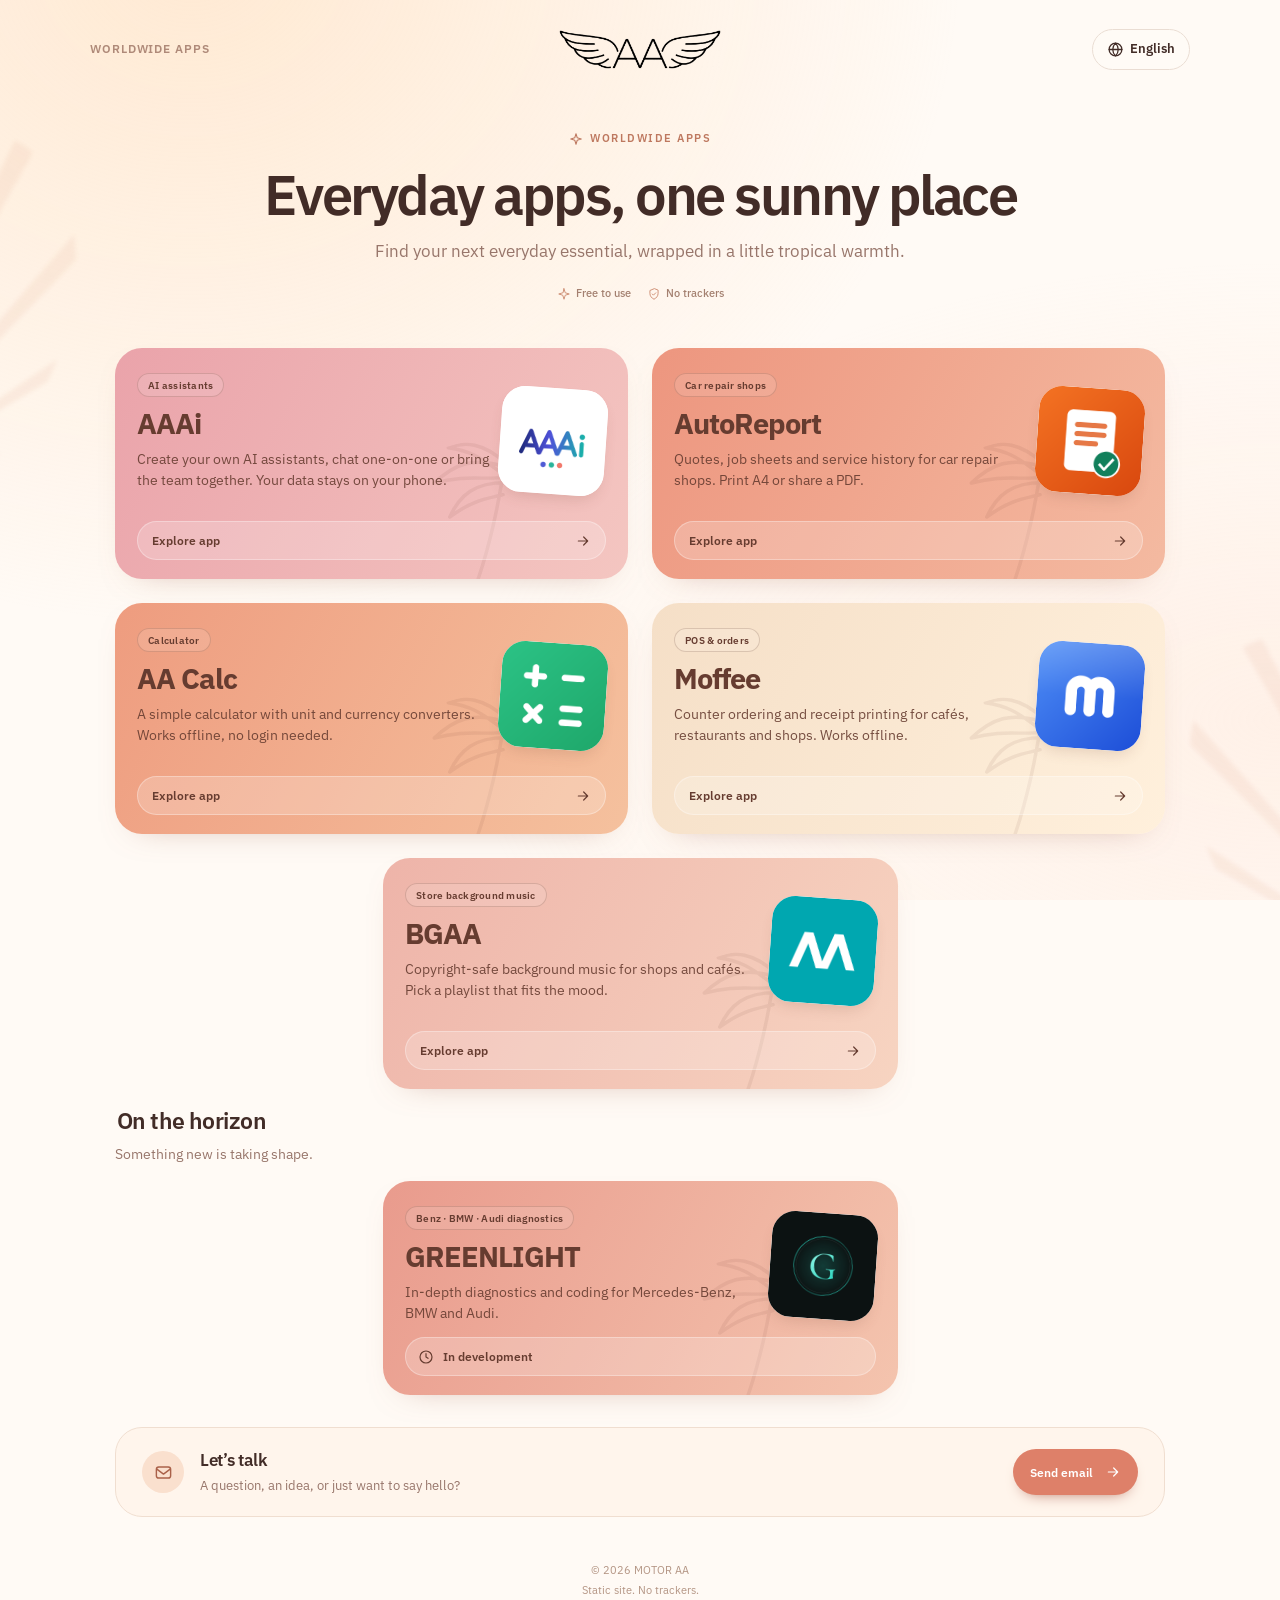
==== index.html @ d2baed4c "Unify hub card icons as real app PNGs with shared rounded corners Replace flat SVG line drawings wit" ====
<!doctype html>
<html lang="en">
<head>
<meta charset="utf-8">
<meta name="viewport" content="width=device-width, initial-scale=1, viewport-fit=cover">
<title>MOTOR AA — All our apps</title>
<meta name="description" content="MOTOR AA — Worldwide apps. Pick an app to open its introduction page.">
<meta name="robots" content="index,follow">
<meta name="theme-color" content="#fffaf5">
<link rel="canonical" href="https://motoraathailand.github.io/">
<meta property="og:type" content="website">
<meta property="og:site_name" content="MOTOR AA">
<meta property="og:title" content="MOTOR AA — All our apps">
<meta property="og:description" content="Everyday apps in one sunny place.">
<meta property="og:url" content="https://motoraathailand.github.io/">
<meta property="og:image" content="https://motoraathailand.github.io/assets/og.jpg">
<meta name="twitter:card" content="summary_large_image">
<link rel="icon" href="/icons/favicon-32.png" type="image/png" sizes="32x32">
<link rel="icon" href="/icons/favicon-192.png" type="image/png" sizes="192x192">
<link rel="apple-touch-icon" href="/icons/apple-touch-icon.png">
<link rel="stylesheet" href="/assets/fonts.css">
<link rel="stylesheet" href="/motion.css">
<link rel="stylesheet" href="/assets/hub.css?v=10">
</head>
<body data-region="world">
<div class="bg" aria-hidden="true"><i class="leaf leaf-one"></i><i class="leaf leaf-two"></i></div>
<header class="bar">
 <span class="region" data-i18n="region_world">Worldwide apps</span>
 <span class="brand"><picture><source media="(prefers-color-scheme: dark)" srcset="/icons/logo-mark-dark.png"><img src="/icons/logo-mark.png" alt="AA" width="180" height="45"></picture></span>
 <div class="langwrap">
  <button class="lang-btn" id="langBtn" type="button" aria-haspopup="menu" aria-expanded="false" aria-controls="langMenu" aria-label="Language" data-press><svg class="ic " viewBox="0 0 24 24" aria-hidden="true"><circle cx="12" cy="12" r="9"/><path d="M3 12h18M12 3c2.6 2.7 3.9 5.7 3.9 9S14.6 18.3 12 21c-2.6-2.7-3.9-5.7-3.9-9S9.4 5.7 12 3z"/></svg><span id="langCur">English</span></button>
  <ul class="lang-menu" id="langMenu" role="menu" hidden aria-label="Language"><li role="none"><button role="menuitemradio" aria-checked="false" lang="th" data-set-lang="th"><svg class="ic tick" viewBox="0 0 24 24" aria-hidden="true"><path d="m5 12.5 4.5 4.5L19 7.5"/></svg><span>ไทย</span></button></li>
<li role="none"><button role="menuitemradio" aria-checked="false" lang="en" data-set-lang="en"><svg class="ic tick" viewBox="0 0 24 24" aria-hidden="true"><path d="m5 12.5 4.5 4.5L19 7.5"/></svg><span>English</span></button></li>
<li role="none"><button role="menuitemradio" aria-checked="false" lang="ko" data-set-lang="ko"><svg class="ic tick" viewBox="0 0 24 24" aria-hidden="true"><path d="m5 12.5 4.5 4.5L19 7.5"/></svg><span>한국어</span></button></li>
<li role="none"><button role="menuitemradio" aria-checked="false" lang="zh-Hans" data-set-lang="zh"><svg class="ic tick" viewBox="0 0 24 24" aria-hidden="true"><path d="m5 12.5 4.5 4.5L19 7.5"/></svg><span>中文</span></button></li>
<li role="none"><button role="menuitemradio" aria-checked="false" lang="hi" data-set-lang="hi"><svg class="ic tick" viewBox="0 0 24 24" aria-hidden="true"><path d="m5 12.5 4.5 4.5L19 7.5"/></svg><span>हिन्दी</span></button></li></ul>
 </div>
</header>
<main data-lang-root>
 <section class="hero">
  <span class="eyebrow m-stagger" style="--i:0"><svg class="ic " viewBox="0 0 24 24" aria-hidden="true"><path d="m12 3 2.1 6.9L21 12l-6.9 2.1L12 21l-2.1-6.9L3 12l6.9-2.1z"/></svg><span data-i18n="region_world">Worldwide apps</span></span>
  <h1 class="m-stagger" style="--i:1" data-i18n="h1">Everyday apps, one sunny place</h1>
  <p class="sub m-stagger" style="--i:2" data-i18n="sub">Find your next everyday essential, wrapped in a little tropical warmth.</p>
  <ul class="chips m-stagger" style="--i:3"><li><svg class="ic " viewBox="0 0 24 24" aria-hidden="true"><path d="m12 3 2.1 6.9L21 12l-6.9 2.1L12 21l-2.1-6.9L3 12l6.9-2.1z"/></svg><span data-i18n="chips_free">Free to use</span></li><li><svg class="ic " viewBox="0 0 24 24" aria-hidden="true"><path d="M12 3 5 6v5c0 4.5 3 8 7 10 4-2 7-5.5 7-10V6z"/><path d="m9 12 2 2 4-4"/></svg><span data-i18n="chips_notrack">No trackers</span></li></ul>
 </section>
 <section class="apps-block">
  <ul class="app-grid"><li class="m-stagger" style="--card-start:#eaa3aa;--card-end:#f4c6c1;--card-ink:#66353e;--i:2">
<a class="card" href="https://aaai-iji8.onrender.com/about" data-app="aaai" data-press data-ripple><svg class="palm" viewBox="0 0 120 120" aria-hidden="true"><path d="M13 115C34 88 51 58 67 22M65 25C46 13 32 13 13 23c23 0 36 8 50 10M67 23C55 4 43 0 30 1c18 8 23 17 32 28M69 25C78 5 88 1 104 2c-18 10-23 18-30 28M69 28c19-9 33-7 47 3-21-2-32 3-43 4M63 37C42 31 29 36 17 50c21-8 32-5 42-5"/></svg><span class="app-copy">
  <span class="cat" data-i18n="cat_aaai">AI assistants</span>
  <span class="app-name">AAAi</span>
  <span class="desc" data-i18n="d_aaai">Create your own AI assistants, chat one-on-one or bring the team together. Your data stays on your phone.</span>
</span><span class="app-ic"><img src="/icons/aaai.png" alt="" width="96" height="96" decoding="async"></span><span class="cta"><span data-i18n="open">Explore app</span><svg class="ic " viewBox="0 0 24 24" aria-hidden="true"><path d="M5 12h14M13 6l6 6-6 6"/></svg></span></a>
</li>
<li class="m-stagger" style="--card-start:#ed967f;--card-end:#f4baa1;--card-ink:#703b31;--i:3">
<a class="card" href="https://motoraathailand.github.io/autoreport-site/" data-app="autoreport" data-press data-ripple><svg class="palm" viewBox="0 0 120 120" aria-hidden="true"><path d="M13 115C34 88 51 58 67 22M65 25C46 13 32 13 13 23c23 0 36 8 50 10M67 23C55 4 43 0 30 1c18 8 23 17 32 28M69 25C78 5 88 1 104 2c-18 10-23 18-30 28M69 28c19-9 33-7 47 3-21-2-32 3-43 4M63 37C42 31 29 36 17 50c21-8 32-5 42-5"/></svg><span class="app-copy">
  <span class="cat" data-i18n="cat_autoreport">Car repair shops</span>
  <span class="app-name">AutoReport</span>
  <span class="desc" data-i18n="d_autoreport">Quotes, job sheets and service history for car repair shops. Print A4 or share a PDF.</span>
</span><span class="app-ic"><img src="/icons/autoreport.png" alt="" width="96" height="96" decoding="async"></span><span class="cta"><span data-i18n="open">Explore app</span><svg class="ic " viewBox="0 0 24 24" aria-hidden="true"><path d="M5 12h14M13 6l6 6-6 6"/></svg></span></a>
</li>
<li class="m-stagger" style="--card-start:#ee9c7f;--card-end:#f5c19e;--card-ink:#6c3b29;--i:4">
<a class="card" href="https://motoraathailand.github.io/aacalc-site/" data-app="aacalc" data-press data-ripple><svg class="palm" viewBox="0 0 120 120" aria-hidden="true"><path d="M13 115C34 88 51 58 67 22M65 25C46 13 32 13 13 23c23 0 36 8 50 10M67 23C55 4 43 0 30 1c18 8 23 17 32 28M69 25C78 5 88 1 104 2c-18 10-23 18-30 28M69 28c19-9 33-7 47 3-21-2-32 3-43 4M63 37C42 31 29 36 17 50c21-8 32-5 42-5"/></svg><span class="app-copy">
  <span class="cat" data-i18n="cat_aacalc">Calculator</span>
  <span class="app-name">AA Calc</span>
  <span class="desc" data-i18n="d_aacalc">A simple calculator with unit and currency converters. Works offline, no login needed.</span>
</span><span class="app-ic"><img src="/icons/aacalc.png" alt="" width="96" height="96" decoding="async"></span><span class="cta"><span data-i18n="open">Explore app</span><svg class="ic " viewBox="0 0 24 24" aria-hidden="true"><path d="M5 12h14M13 6l6 6-6 6"/></svg></span></a>
</li>
<li class="m-stagger" style="--card-start:#f5dfc7;--card-end:#fff0dc;--card-ink:#704735;--i:5">
<a class="card" href="https://motoraathailand.github.io/moffee-site/" data-app="moffee" data-press data-ripple><svg class="palm" viewBox="0 0 120 120" aria-hidden="true"><path d="M13 115C34 88 51 58 67 22M65 25C46 13 32 13 13 23c23 0 36 8 50 10M67 23C55 4 43 0 30 1c18 8 23 17 32 28M69 25C78 5 88 1 104 2c-18 10-23 18-30 28M69 28c19-9 33-7 47 3-21-2-32 3-43 4M63 37C42 31 29 36 17 50c21-8 32-5 42-5"/></svg><span class="app-copy">
  <span class="cat" data-i18n="cat_moffee">POS &amp; orders</span>
  <span class="app-name">Moffee</span>
  <span class="desc" data-i18n="d_moffee">Counter ordering and receipt printing for cafés, restaurants and shops. Works offline.</span>
</span><span class="app-ic"><img src="/icons/moffee.png" alt="" width="96" height="96" decoding="async"></span><span class="cta"><span data-i18n="open">Explore app</span><svg class="ic " viewBox="0 0 24 24" aria-hidden="true"><path d="M5 12h14M13 6l6 6-6 6"/></svg></span></a>
</li>
<li class="m-stagger" style="--card-start:#eeb4a9;--card-end:#f7d4c1;--card-ink:#6c3c35;--i:6">
<a class="card" href="https://motoraathailand.github.io/bgaa-site/" data-app="bgaa" data-press data-ripple><svg class="palm" viewBox="0 0 120 120" aria-hidden="true"><path d="M13 115C34 88 51 58 67 22M65 25C46 13 32 13 13 23c23 0 36 8 50 10M67 23C55 4 43 0 30 1c18 8 23 17 32 28M69 25C78 5 88 1 104 2c-18 10-23 18-30 28M69 28c19-9 33-7 47 3-21-2-32 3-43 4M63 37C42 31 29 36 17 50c21-8 32-5 42-5"/></svg><span class="app-copy">
  <span class="cat" data-i18n="cat_bgaa">Store background music</span>
  <span class="app-name">BGAA</span>
  <span class="desc" data-i18n="d_bgaa">Copyright-safe background music for shops and cafés. Pick a playlist that fits the mood.</span>
</span><span class="app-ic"><img src="/icons/bgaa.png" alt="" width="96" height="96" decoding="async"></span><span class="cta"><span data-i18n="open">Explore app</span><svg class="ic " viewBox="0 0 24 24" aria-hidden="true"><path d="M5 12h14M13 6l6 6-6 6"/></svg></span></a>
</li></ul>
 </section>
 <section class="soon-section" aria-labelledby="soonH">
<h2 id="soonH" class="section-title" data-i18n="soon_h">On the horizon</h2>
<p class="section-sub" data-i18n="soon_sub">Something new is taking shape.</p>
<ul class="app-grid"><li class="m-stagger" style="--card-start:#e99b8d;--card-end:#f4c4ae;--card-ink:#693a30;--i:8">
<div class="card soon" data-app="scanner" aria-disabled="true"><svg class="palm" viewBox="0 0 120 120" aria-hidden="true"><path d="M13 115C34 88 51 58 67 22M65 25C46 13 32 13 13 23c23 0 36 8 50 10M67 23C55 4 43 0 30 1c18 8 23 17 32 28M69 25C78 5 88 1 104 2c-18 10-23 18-30 28M69 28c19-9 33-7 47 3-21-2-32 3-43 4M63 37C42 31 29 36 17 50c21-8 32-5 42-5"/></svg><span class="app-copy">
  <span class="cat" data-i18n="cat_scanner">Benz · BMW · Audi diagnostics</span>
  <span class="app-name">GREENLIGHT</span>
  <span class="desc" data-i18n="d_scanner">In-depth diagnostics and coding for Mercedes-Benz, BMW and Audi.</span>
</span><span class="app-ic"><img src="/icons/greenlight.png" alt="" width="96" height="96" decoding="async"></span><span class="cta status"><svg class="ic " viewBox="0 0 24 24" aria-hidden="true"><circle cx="12" cy="12" r="9"/><path d="M12 7v5l3 2"/></svg><span data-i18n="dev_badge">In development</span></span></div>
</li></ul>
</section>
 <section class="contact m-stagger" style="--i:6">
  <span class="contact-icon"><svg class="ic " viewBox="0 0 24 24" aria-hidden="true"><rect x="3" y="5" width="18" height="14" rx="3"/><path d="m4 8 8 6 8-6"/></svg></span>
  <div><h2 data-i18n="contact_h">Let’s talk</h2><p data-i18n="contact_p">A question, an idea, or just want to say hello?</p></div>
  <a class="btn" href="mailto:motoraathailand@gmail.com" aria-label="motoraathailand@gmail.com" data-press data-ripple><span data-i18n="email_btn">Send email</span><svg class="ic " viewBox="0 0 24 24" aria-hidden="true"><path d="M5 12h14M13 6l6 6-6 6"/></svg></a>
 </section>
</main>
<footer class="foot"><span>© 2026 MOTOR AA</span><span data-i18n="footer">Static site. No trackers.</span></footer>
<script>window.HUB_REGION="world";window.HUB_DEFAULT="en";</script>
<script src="/motion.js"></script>
<script>window.HUB_STRINGS={"th":{"doc_title":"MOTOR AA — แอปทั้งหมดของเรา","region_world":"แอปสำหรับทั่วโลก","region_kr":"เกาหลี + ทั่วโลก","region_th":"ไทย + ทั่วโลก","h1":"แอปที่คุณชื่นชอบ อยู่ที่เดียว","sub":"เลือกแอปที่ใช่ แล้วเปิดหน้าแนะนำได้เลย","chips_free":"ใช้ฟรี","chips_noads":"","chips_notrack":"ไม่มีตัวติดตาม","apps_h":"แอปของเรา","local_h_kr":"สำหรับเกาหลี","local_h_th":"สำหรับประเทศไทย","open":"ดูรายละเอียด","soon_h":"กำลังเตรียมให้บริการ","soon_sub":"แอปใหม่กำลังอยู่ระหว่างการพัฒนา","soon_badge":"เร็ว ๆ นี้","dev_badge":"กำลังพัฒนา","contact_h":"มาคุยกัน","contact_p":"ข้อเสนอแนะหรือคำถาม ส่งอีเมลหาเราได้เลย","email_btn":"ส่งอีเมล","lang":"ภาษา","footer":"เว็บไซต์แบบสแตติก ไม่มีตัวติดตาม","home":"MOTOR AA หน้าแรก","cat_aaai":"ผู้ช่วย AI","cat_autoreport":"อู่ซ่อมรถ","cat_nammanthuk":"ราคาน้ำมันในประเทศไทย","cat_aacalc":"เครื่องคิดเลข","cat_moffee":"POS รับออเดอร์","cat_aafranchise":"แฟรนไชส์ไทย","cat_bgaa":"เพลงประกอบร้าน","cat_scanner":"Benz · BMW · Audi","cat_fuelkr":"주유소 가격 · 한국","d_aaai":"สร้างผู้ช่วย AI ของคุณ คุยแบบตัวต่อตัวหรือรวมทีมในห้องกลุ่ม ข้อมูลอยู่ในเครื่องคุณ","d_autoreport":"ใบเสนอราคา ใบสั่งงาน และประวัติซ่อมสำหรับอู่ พิมพ์ A4 หรือ PDF","d_aacalc":"เครื่องคิดเลข แปลงหน่วยและสกุลเงิน ใช้ออฟไลน์ได้โดยไม่ต้องล็อกอิน","d_moffee":"รับออเดอร์และพิมพ์ใบเสร็จสำหรับร้านกาแฟและร้านอาหาร ใช้ออฟไลน์ได้","d_bgaa":"เพลงประกอบร้านที่ปลอดภัยเรื่องลิขสิทธิ์ เลือกเพลย์ลิสต์ที่เข้ากับบรรยากาศร้าน","d_scanner":"วิเคราะห์เชิงลึกและโค้ดดิ้งสำหรับ Mercedes-Benz, BMW และ Audi","d_nammanthuk":"ดูราคาน้ำมัน ปั๊มใกล้คุณ และสถานะน้ำมันจากผู้ใช้ในประเทศไทย","d_aafranchise":"ค้นหาและเปรียบเทียบแฟรนไชส์ไทย ดูเงินลงทุนและระยะคืนทุน","d_fuelkr":"ข้อมูลราคาน้ำมันและปั๊มใกล้เคียงสำหรับผู้ขับขี่ในเกาหลี กำลังอยู่ระหว่างการพัฒนา"},"en":{"doc_title":"MOTOR AA — All our apps","region_world":"Worldwide apps","region_kr":"Korea + Worldwide","region_th":"Thailand + Worldwide","h1":"Everyday apps, one sunny place","sub":"Find your next everyday essential, wrapped in a little tropical warmth.","chips_free":"Free to use","chips_noads":"","chips_notrack":"No trackers","apps_h":"Our apps","local_h_kr":"Made for Korea","local_h_th":"Made for Thailand","open":"Explore app","soon_h":"On the horizon","soon_sub":"Something new is taking shape.","soon_badge":"Coming soon","dev_badge":"In development","contact_h":"Let’s talk","contact_p":"A question, an idea, or just want to say hello?","email_btn":"Send email","lang":"Language","footer":"Static site. No trackers.","home":"MOTOR AA home","cat_aaai":"AI assistants","cat_autoreport":"Car repair shops","cat_nammanthuk":"Fuel prices · Thailand","cat_aacalc":"Calculator","cat_moffee":"POS & orders","cat_aafranchise":"Thai franchises","cat_bgaa":"Store background music","cat_scanner":"Benz · BMW · Audi diagnostics","cat_fuelkr":"Fuel prices · Korea","d_aaai":"Create your own AI assistants, chat one-on-one or bring the team together. Your data stays on your phone.","d_autoreport":"Quotes, job sheets and service history for car repair shops. Print A4 or share a PDF.","d_aacalc":"A simple calculator with unit and currency converters. Works offline, no login needed.","d_moffee":"Counter ordering and receipt printing for cafés, restaurants and shops. Works offline.","d_bgaa":"Copyright-safe background music for shops and cafés. Pick a playlist that fits the mood.","d_scanner":"In-depth diagnostics and coding for Mercedes-Benz, BMW and Audi.","d_nammanthuk":"Fuel prices, nearby stations and driver-shared stock updates across Thailand.","d_aafranchise":"Discover and compare Thai franchises, from investment to payback period.","d_fuelkr":"Fuel prices and nearby stations for drivers in Korea. Currently in development."},"ko":{"doc_title":"MOTOR AA — 모든 앱","region_world":"전 세계 앱","region_kr":"한국 + 전 세계","region_th":"태국 + 전 세계","h1":"일상의 앱을 한곳에","sub":"필요한 앱을 고르고 소개 페이지를 만나 보세요.","chips_free":"무료 사용","chips_noads":"","chips_notrack":"추적 없음","apps_h":"앱 둘러보기","local_h_kr":"한국을 위한 앱","local_h_th":"태국을 위한 앱","open":"자세히 보기","soon_h":"곧 만나요","soon_sub":"새로운 앱을 준비하고 있어요.","soon_badge":"곧 공개","dev_badge":"개발 중","contact_h":"문의하기","contact_p":"앱에 대한 의견이나 질문을 보내 주세요.","email_btn":"메일 보내기","lang":"언어","footer":"정적 웹사이트예요. 추적 없음.","home":"MOTOR AA 홈","cat_aaai":"AI 비서","cat_autoreport":"정비소","cat_nammanthuk":"태국 주유소 가격","cat_aacalc":"계산기","cat_moffee":"POS·주문","cat_aafranchise":"태국 프랜차이즈","cat_bgaa":"매장 배경음악","cat_scanner":"벤츠·BMW·아우디 점검","cat_fuelkr":"주유소 가격 · 한국","d_aaai":"나만의 AI 비서를 만들고 1:1 또는 단체방에서 대화해요. 데이터는 내 폰에 저장돼요.","d_autoreport":"정비소를 위한 견적서·작업지시서·정비 이력. A4 인쇄와 PDF 공유를 지원해요.","d_aacalc":"단위 변환과 환율 변환을 지원하는 계산기. 오프라인에서도 로그인 없이 사용해요.","d_moffee":"카페·음식점·상점을 위한 주문·영수증 출력 앱. 오프라인에서도 사용할 수 있어요.","d_bgaa":"저작권 걱정 없는 매장 배경음악. 가게 분위기에 어울리는 플레이리스트를 골라 보세요.","d_scanner":"벤츠·BMW·아우디를 위한 정밀진단 및 코딩 앱.","d_nammanthuk":"태국의 유가, 가까운 주유소와 운전자가 공유하는 재고 정보를 확인해요.","d_aafranchise":"태국 프랜차이즈의 투자 비용과 투자 회수 기간을 비교해 보세요.","d_fuelkr":"한국 운전자를 위한 유가와 가까운 주유소 정보. 현재 개발 중이에요."},"zh":{"doc_title":"MOTOR AA — 我们的全部应用","region_world":"全球应用","region_kr":"韩国 + 全球","region_th":"泰国 + 全球","h1":"日常应用， 一站直达","sub":"选择所需应用，打开它的介绍页面。","chips_free":"免费使用","chips_noads":"","chips_notrack":"无追踪","apps_h":"我们的应用","local_h_kr":"韩国本地应用","local_h_th":"泰国本地应用","open":"查看详情","soon_h":"即将推出","soon_sub":"新应用正在准备中。","soon_badge":"即将推出","dev_badge":"开发中","contact_h":"联系我们","contact_p":"有任何意见或问题，欢迎发邮件给我们。","email_btn":"发送邮件","lang":"语言","footer":"纯静态网站，无追踪。","home":"MOTOR AA 首页","cat_aaai":"AI 助手","cat_autoreport":"汽修店","cat_nammanthuk":"泰国油价","cat_aacalc":"计算器","cat_moffee":"POS 点单","cat_aafranchise":"泰国加盟","cat_bgaa":"店铺背景音乐","cat_scanner":"奔驰·宝马·奥迪诊断","cat_fuelkr":"韩国油价 · 韩国","d_aaai":"创建你的专属 AI 助手，单独聊天或团队协作。数据保存在你的手机上。","d_autoreport":"汽修店报价单、工单与维修记录，支持 A4 打印和 PDF 分享。","d_aacalc":"简洁的计算器，带单位与汇率换算。可离线使用，无需登录。","d_moffee":"适用于咖啡馆、餐厅和商店的点单与小票打印。支持离线使用。","d_bgaa":"适用于商店和咖啡馆的版权安全背景音乐。","d_scanner":"专为奔驰、宝马和奥迪打造的深度诊断与编码应用。","d_nammanthuk":"查看泰国油价、附近加油站以及车主分享的油品库存。","d_aafranchise":"发现泰国加盟品牌，比较投资额与回本周期。","d_fuelkr":"为韩国司机提供油价和附近加油站信息，目前正在开发中。"},"hi":{"doc_title":"MOTOR AA — हमारे सभी ऐप","region_world":"दुनिया भर के ऐप","region_kr":"कोरिया + दुनिया भर","region_th":"थाईलैंड + दुनिया भर","h1":"आपके रोज़मर्रा के ऐप, एक ही जगह","sub":"अपना अगला ज़रूरी ऐप चुनें और उसका परिचय पेज खोलें।","chips_free":"मुफ़्त","chips_noads":"","chips_notrack":"कोई ट्रैकर नहीं","apps_h":"हमारे ऐप","local_h_kr":"कोरिया के लिए","local_h_th":"थाईलैंड के लिए","open":"ऐप देखें","soon_h":"जल्द आ रहा है","soon_sub":"कुछ नया तैयार हो रहा है।","soon_badge":"जल्द ही","dev_badge":"विकासाधीन","contact_h":"बात करें","contact_p":"कोई सवाल या सुझाव? हमें ईमेल करें।","email_btn":"ईमेल भेजें","lang":"भाषा","footer":"स्थिर साइट। कोई ट्रैकर नहीं।","home":"MOTOR AA होम","cat_aaai":"AI सहायक","cat_autoreport":"कार रिपेयर शॉप","cat_nammanthuk":"थाईलैंड में ईंधन के दाम","cat_aacalc":"कैलकुलेटर","cat_moffee":"POS ऑर्डर","cat_aafranchise":"थाई फ्रेंचाइज़","cat_bgaa":"स्टोर बैकग्राउंड संगीत","cat_scanner":"Benz · BMW · Audi जांच","cat_fuelkr":"कोरिया में ईंधन के दाम","d_aaai":"अपने AI सहायक बनाएँ और अकेले या टीम में बात करें। डेटा आपके फ़ोन में रहता है।","d_autoreport":"कार रिपेयर शॉप के लिए कोटेशन, जॉब शीट और सर्विस हिस्ट्री।","d_aacalc":"यूनिट और करेंसी कन्वर्टर वाला सरल कैलकुलेटर। ऑफ़लाइन काम करता है।","d_moffee":"कैफ़े और दुकानों के लिए ऑर्डर और रसीद प्रिंटिंग। ऑफ़लाइन चलता है।","d_bgaa":"दुकानों और कैफ़े के लिए कॉपीराइट-सुरक्षित बैकग्राउंड संगीत।","d_scanner":"Mercedes-Benz, BMW और Audi के लिए गहन डायग्नोस्टिक्स और कोडिंग।","d_nammanthuk":"थाईलैंड में ईंधन की कीमतें, पास के पंप और स्टॉक अपडेट।","d_aafranchise":"थाई फ्रेंचाइज़ खोजें और निवेश की तुलना करें।","d_fuelkr":"कोरिया के ड्राइवरों के लिए ईंधन की कीमतें और पास के पेट्रोल पंप। विकास में।"}};window.HUB_LANGS=["th", "en", "ko", "zh", "hi"];</script>
<script src="/assets/hub.js?v=8"></script>
</body>
</html>
---- assets/fonts.css ----
/* IBM Plex Sans + IBM Plex Sans Thai (SIL OFL, ../fonts/OFL.txt, LICENSE-IBM-Plex.txt). zh / ko / hi = subsets of this page's own text from Noto Sans CJK SC / KR and Noto Sans Devanagari (SIL OFL). Self-hosted, no external requests. */
@font-face{font-family:'IBM Plex Sans';font-style:normal;font-display:swap;font-weight:400;src:url(../fonts/ibm-plex-sans-latin-400-normal.woff2) format("woff2");unicode-range:U+0000-00FF,U+0131,U+0152-0153,U+02BB-02BC,U+02C6,U+02DA,U+02DC,U+0304,U+0308,U+0329,U+2000-206F,U+20AC,U+2122,U+2191,U+2193,U+2212,U+2215,U+FEFF,U+FFFD}
@font-face{font-family:'IBM Plex Sans';font-style:normal;font-display:swap;font-weight:500;src:url(../fonts/ibm-plex-sans-latin-500-normal.woff2) format("woff2");unicode-range:U+0000-00FF,U+0131,U+0152-0153,U+02BB-02BC,U+02C6,U+02DA,U+02DC,U+0304,U+0308,U+0329,U+2000-206F,U+20AC,U+2122,U+2191,U+2193,U+2212,U+2215,U+FEFF,U+FFFD}
@font-face{font-family:'IBM Plex Sans';font-style:normal;font-display:swap;font-weight:600;src:url(../fonts/ibm-plex-sans-latin-600-normal.woff2) format("woff2");unicode-range:U+0000-00FF,U+0131,U+0152-0153,U+02BB-02BC,U+02C6,U+02DA,U+02DC,U+0304,U+0308,U+0329,U+2000-206F,U+20AC,U+2122,U+2191,U+2193,U+2212,U+2215,U+FEFF,U+FFFD}
@font-face{font-family:'IBM Plex Sans';font-style:normal;font-display:swap;font-weight:700;src:url(../fonts/ibm-plex-sans-latin-700-normal.woff2) format("woff2");unicode-range:U+0000-00FF,U+0131,U+0152-0153,U+02BB-02BC,U+02C6,U+02DA,U+02DC,U+0304,U+0308,U+0329,U+2000-206F,U+20AC,U+2122,U+2191,U+2193,U+2212,U+2215,U+FEFF,U+FFFD}
@font-face{font-family:'IBM Plex Sans Thai';font-style:normal;font-display:swap;font-weight:400;src:url(../fonts/ibm-plex-sans-thai-thai-400-normal.woff2) format("woff2");unicode-range:U+02D7,U+0303,U+0331,U+0E01-0E5B,U+200C-200D,U+25CC}
@font-face{font-family:'IBM Plex Sans Thai';font-style:normal;font-display:swap;font-weight:500;src:url(../fonts/ibm-plex-sans-thai-thai-500-normal.woff2) format("woff2");unicode-range:U+02D7,U+0303,U+0331,U+0E01-0E5B,U+200C-200D,U+25CC}
@font-face{font-family:'IBM Plex Sans Thai';font-style:normal;font-display:swap;font-weight:600;src:url(../fonts/ibm-plex-sans-thai-thai-600-normal.woff2) format("woff2");unicode-range:U+02D7,U+0303,U+0331,U+0E01-0E5B,U+200C-200D,U+25CC}
@font-face{font-family:'IBM Plex Sans Thai';font-style:normal;font-display:swap;font-weight:700;src:url(../fonts/ibm-plex-sans-thai-thai-700-normal.woff2) format("woff2");unicode-range:U+02D7,U+0303,U+0331,U+0E01-0E5B,U+200C-200D,U+25CC}
@font-face{font-family:"Hub SC";src:url(../fonts/noto-sc-400.woff2) format("woff2");font-weight:400 500;font-display:swap}
@font-face{font-family:"Hub SC";src:url(../fonts/noto-sc-700.woff2) format("woff2");font-weight:600 900;font-display:swap}
@font-face{font-family:"Hub KR";src:url(../fonts/noto-kr-400.woff2) format("woff2");font-weight:400 500;font-display:swap}
@font-face{font-family:"Hub KR";src:url(../fonts/noto-kr-700.woff2) format("woff2");font-weight:600 900;font-display:swap}
@font-face{font-family:"Hub Devanagari";src:url(../fonts/noto-deva.woff2) format("woff2");font-weight:100 900;font-display:swap}
:root{--f-end:"Noto Sans Thai","Noto Sans",system-ui,-apple-system,"Segoe UI",Roboto,sans-serif;
 --f-th:"IBM Plex Sans","IBM Plex Sans Thai","Hub Devanagari","Hub SC",var(--f-end);
 --f-hi:"IBM Plex Sans","Hub Devanagari","IBM Plex Sans Thai","Hub SC",var(--f-end);
 --f-zh:"IBM Plex Sans","Hub SC","PingFang SC","Microsoft YaHei","IBM Plex Sans Thai",var(--f-end);
 --f-ko:"IBM Plex Sans","Hub KR","Pretendard Variable","Pretendard","Apple SD Gothic Neo","Malgun Gothic","IBM Plex Sans Thai",var(--f-end)}
html,body,button{font-family:var(--f-th)}
html:lang(hi),html:lang(hi) button{font-family:var(--f-hi)}
html:lang(zh-Hans),html:lang(zh-Hans) button{font-family:var(--f-zh)}
html:lang(ko),html:lang(ko) button{font-family:var(--f-ko);letter-spacing:-.01em}
.lang-menu button[lang="hi"]{font-family:var(--f-hi)}.lang-menu button[lang="zh-Hans"]{font-family:var(--f-zh)}.lang-menu button[lang="ko"]{font-family:var(--f-ko)}.lang-menu button[lang="th"],.lang-menu button[lang="en"]{font-family:var(--f-th)}
---- motion.css ----
/* ======================================================================================================
   AA 앱 공통 모션 표준 — motion.css  (v1, 2026-10-30, 가이드: /workspace/shared/motion-guide.md)
   프레임워크 없음 · 앱 전용 코드 없음 · 앱마다 이 파일을 "복사"해서 쓴다(링크 금지, 양도 대비).
   규칙: transform / opacity 만 움직인다 · 220~450ms(시트·화면 최대 520ms) · 탭을 절대 막지 않는다(fill-mode backwards)
         prefers-reduced-motion 이면 전부 꺼진다(파일 맨 아래).  색 전환(background/border/color)만 예외로 허용(레이아웃 영향 없음).
   ====================================================================================================== */

:root {
  /* ---- 곡선 ---- */
  --m-ease-out: cubic-bezier(.22, 1, .36, 1);     /* 등장·이동의 기본: 빠르게 시작해 아주 부드럽게 멈춤 */
  --m-ease:     cubic-bezier(.4, 0, .2, 1);       /* 표준 이동·색 전환 */
  --m-ease-in:  cubic-bezier(.4, 0, 1, 1);        /* 퇴장(사라질 때) */
  --m-spring:   cubic-bezier(.22, 1, .36, 1);     /* 스프링(오버슈트 없음, 임계감쇠). 아래 @supports 에서 linear() 근사로 교체 */
  /* ---- 길이 ---- */
  --m-fast: 220ms;      /* 눌림 복귀, 칩·알약, 작은 요소 */
  --m-base: 320ms;      /* 카드·목록 한 줄 등장, 언어 전환, 토스트 퇴장 */
  --m-slow: 450ms;      /* 숫자 롤업, 리플, 토스트 등장, 핀 드롭, 즐겨찾기 팝 */
  --m-screen: 400ms;    /* 화면 전환(공유 축 페이드 + 작은 이동) */
  --m-drawer: 440ms;
  --m-sheet: 520ms;     /* 하단 시트·모달: 가장 긴 값 */
  --m-exit: 240ms;      /* 퇴장은 등장보다 짧게 */
  /* ---- 목록 ---- */
  --m-stagger: 36ms;    /* 줄 사이 간격(30~45ms). 최대 10단계 → 마지막 줄도 ≤ 0.36s 만 기다림 */
  --m-shift: 14px;      /* 카드가 올라오는 거리 */
  --m-shift-x: 24px;    /* 화면이 옆에서 들어오는 거리(공유 축) */
}
@supports (animation-timing-function: linear(0, 1)) {
  :root { --m-spring: linear(0, 0.075, 0.228, 0.391, 0.537, 0.657, 0.751, 0.822, 0.874, 0.912, 0.939, 0.958, 0.971, 0.98, 0.987, 0.991, 0.994, 0.996, 0.997, 0.998, 1); }  /* x = 1-(1+9t)e^(-9t) */
}

/* ---------- keyframes (전부 transform / opacity 만) ---------- */
@keyframes m-rise      { from { opacity: 0; transform: translate3d(0, var(--m-shift), 0); } to { opacity: 1; transform: none; } }
@keyframes m-in-x      { from { opacity: 0; transform: translate3d(var(--m-shift-x), 0, 0); } to { opacity: 1; transform: none; } }
@keyframes m-in-x-back { from { opacity: 0; transform: translate3d(calc(var(--m-shift-x) * -.75), 0, 0); } to { opacity: 1; transform: none; } }
@keyframes m-sheet-up  { from { opacity: 0; transform: translate3d(0, 40px, 0); } to { opacity: 1; transform: none; } }
@keyframes m-fade-in   { from { opacity: 0; } to { opacity: 1; } }
@keyframes m-fade-out  { from { opacity: 1; } to { opacity: 0; } }
@keyframes m-drawer-in  { from { transform: translate3d(-100%, 0, 0); } to { transform: none; } }
@keyframes m-drawer-out { from { transform: none; } to { transform: translate3d(-100%, 0, 0); } }
@keyframes m-scale-in  { from { opacity: .35; transform: scale(.9); } to { opacity: 1; transform: none; } }
@keyframes m-pop       { 0% { transform: scale(.7); } 55% { transform: scale(1.08); } 100% { transform: scale(1); } }   /* 즐겨찾기 별: 유일하게 오버슈트(8%)를 쓰는 곳 */
@keyframes m-ring      { from { opacity: .45; transform: scale(.94); } to { opacity: 0; transform: scale(var(--m-ring-scale, 1.12)); } }   /* 누른 컨트롤 주위로 퍼지는 링 (::after). 넓은 버튼은 --m-ring-scale 을 1.04~1.08 로 줄여 화면 밖으로 새지 않게 */
@keyframes m-ripple    { from { opacity: .16; transform: scale(.15); } 60% { opacity: .08; } to { opacity: 0; transform: scale(1); } }
@keyframes m-drop      { 0% { opacity: 0; transform: translate3d(0, -1.25rem, 0) scale(.9); } 100% { opacity: 1; transform: none; } }
@keyframes m-toast-in  { from { opacity: 0; transform: translate3d(0, 22px, 0) scale(.98); } to { opacity: 1; transform: none; } }
@keyframes m-toast-out { from { opacity: 1; transform: none; } to { opacity: 0; transform: translate3d(0, 18px, 0) scale(.98); } }
@keyframes m-lang      { from { opacity: .25; } to { opacity: 1; } }
@keyframes m-shimmer   { from { transform: translate3d(-100%, 0, 0); } to { transform: translate3d(100%, 0, 0); } }     /* 반짝임은 ::after 를 옮김(배경 위치 애니메이션 금지) */
@keyframes m-breathe   { 0%, 100% { transform: scale(1); } 50% { transform: scale(1.05); } }

/* ---------- 한 번 재생하는 등장 클래스 (JS 가 붙였다 뗀다; 둘 다 backwards: 끝나면 아무것도 숨겨지거나 밀려 있지 않음) ---------- */
.m-rise, .m-stagger { animation: m-rise var(--m-base) var(--m-ease-out) backwards; will-change: transform, opacity; }
.m-stagger { animation-delay: calc(var(--i, 0) * var(--m-stagger)); animation-duration: var(--m-slow); }
.m-screen-fwd  { animation: m-in-x var(--m-screen) var(--m-ease-out) backwards; will-change: transform, opacity; }       /* 공유 축: 앞으로 */
.m-screen-back { animation: m-in-x-back var(--m-screen) var(--m-ease-out) backwards; will-change: transform, opacity; }  /* 공유 축: 뒤로 */
.m-sheet       { animation: m-sheet-up var(--m-sheet) var(--m-ease-out) backwards; will-change: transform, opacity; }
.m-fade        { animation: m-fade-in var(--m-base) var(--m-ease) backwards; }
.m-scale-in    { animation: m-scale-in var(--m-base) var(--m-ease-out) backwards; will-change: transform, opacity; }
.m-pop         { animation: m-pop var(--m-slow) var(--m-ease-out); transform-origin: 50% 50%; transform-box: fill-box; will-change: transform; }
.m-ring        { position: relative; }
.m-ring::after { content: ''; position: absolute; inset: 0; border-radius: inherit; pointer-events: none; border: 2px solid currentColor; animation: m-ring var(--m-slow) var(--m-ease-out) forwards; }
.m-drop        { animation: m-drop var(--m-slow) var(--m-ease-out) backwards; animation-delay: var(--d, 0ms); transform-origin: 50% 100%; }
.m-toast       { animation: m-toast-in var(--m-slow) var(--m-ease-out) backwards; }
.m-toast.m-out { animation: m-toast-out var(--m-exit) var(--m-ease-in) forwards; }
.m-lang        { animation: m-lang var(--m-base) var(--m-ease) both; }
.m-scrim-in    { animation: m-fade-in var(--m-drawer) var(--m-ease) backwards; }
.m-drawer-in   { animation: m-drawer-in var(--m-drawer) var(--m-ease-out) backwards; will-change: transform; }
.m-drawer-out  { animation: m-drawer-out var(--m-exit) var(--m-ease-in) forwards; }
.m-scrim-out   { animation: m-fade-out var(--m-exit) var(--m-ease-in) forwards; }
.m-breathe     { animation: m-breathe 2.4s var(--m-ease) infinite; }   /* 아바타 등 "살아 있음" 표시용 */

/* ---------- 누름 피드백: 눌리면 .97 로 살짝, 떼면 스프링(오버슈트 없음)으로 복귀. data-press 또는 앱이 자기 선택자에 같은 규칙을 쓴다 ---------- */
[data-press] { transition: transform var(--m-fast) var(--m-spring); }
[data-press]:active { transform: scale(.97); transition-duration: 120ms; }

/* ---------- 리플 (motion.js 가 .m-rip-w 래퍼를 넣는다; 래퍼는 누른 컨트롤 안에서 잘림) ---------- */
.m-rip-w { position: absolute; inset: 0; border-radius: inherit; overflow: hidden; pointer-events: none; }
.m-rip-w i { position: absolute; border-radius: 50%; background: currentColor; opacity: 0; transform: scale(.15); animation: m-ripple var(--m-slow) var(--m-ease-out) forwards; will-change: transform, opacity; }

/* ---------- 숫자 롤업: 진짜 글자는 처음부터 최종값, 장식용 복사본(::after)이 올라간다 ---------- */
.m-rolling { position: relative; -webkit-text-fill-color: transparent; }
.m-rolling::after { content: attr(data-roll); position: absolute; left: 0; top: 0; white-space: nowrap; -webkit-text-fill-color: currentColor; }

/* ---------- 스켈레톤: 배경 위치가 아니라 ::after 를 translate 로 움직인다 ---------- */
.m-skeleton { position: relative; overflow: hidden; background: color-mix(in srgb, currentColor 8%, transparent); }
.m-skeleton::after { content: ''; position: absolute; inset: 0; background: linear-gradient(100deg, transparent 20%, color-mix(in srgb, currentColor 10%, transparent) 50%, transparent 80%); animation: m-shimmer 1.6s var(--m-ease) infinite; will-change: transform; }

/* ---------- 스크롤 등장: [data-reveal] (motion.js 의 IntersectionObserver 가 .m-in 을 붙임) ---------- */
[data-reveal] { opacity: 0; transform: translate3d(0, var(--m-shift), 0); transition: opacity var(--m-slow) var(--m-ease-out), transform var(--m-slow) var(--m-ease-out); transition-delay: calc(var(--i, 0) * var(--m-stagger)); }
[data-reveal].m-in { opacity: 1; transform: none; }
html:not(.m-js) [data-reveal] { opacity: 1; transform: none; }   /* JS 가 없으면 숨기지 않는다 */

/* ---------- 동작 줄이기: 전부 끈다. 아무것도 숨겨지거나 밀려 있지 않다 ---------- */
@media (prefers-reduced-motion: reduce) {
  *, *::before, *::after { animation: none !important; transition: none !important; scroll-behavior: auto !important; }
  [data-reveal] { opacity: 1 !important; transform: none !important; }
  [data-press]:active { transform: none !important; }
  .m-rip-w { display: none; }
}
---- assets/hub.css ----
/* MOTOR AA tropical app hub: cream, coral, peach and soft botanical details. */
:root{--bg:#fffaf5;--surface:#fffefd;--ink:#422c27;--muted:#98766b;--line:#f2e1d8;--soft:#fff1e8;--coral:#d96f5d;--shadow:0 12px 34px -24px #9f675499;--radius:27px;--ease:var(--m-ease-out)}
*{box-sizing:border-box;-webkit-tap-highlight-color:transparent}
html{-webkit-text-size-adjust:100%;scroll-behavior:smooth}
body{margin:0;background:var(--bg);color:var(--ink);font-size:16px;line-height:1.6;min-height:100vh;overflow-x:hidden}
ul{list-style:none;margin:0;padding:0}a{color:inherit;text-decoration:none}button{font:inherit;color:inherit;border:0;background:none;cursor:pointer;padding:0}
:focus-visible{outline:3px solid #bc614f;outline-offset:4px;border-radius:12px}
.ic{width:19px;height:19px;flex:none;fill:none;stroke:currentColor;stroke-width:1.8;stroke-linecap:round;stroke-linejoin:round}
.bg{position:fixed;inset:0;z-index:-1;overflow:hidden;pointer-events:none;background:radial-gradient(ellipse at 15% -5%,#ffdfbea0,transparent 50%),radial-gradient(ellipse at 100% 80%,#ffe4d56b,transparent 45%)}
.leaf{position:absolute;width:270px;height:410px;opacity:.11;background:repeating-conic-gradient(from 15deg at 50% 100%,#d99576 0deg 3deg,transparent 3deg 15deg);border-radius:50%;filter:blur(2px)}
.leaf-one{top:120px;left:-210px;transform:rotate(26deg)}.leaf-two{bottom:-130px;right:-200px;transform:rotate(-30deg)}
.bar{width:min(1100px,calc(100% - 32px));margin:0 auto;padding:23px 0 12px;display:grid;grid-template-columns:1fr auto 1fr;align-items:center;gap:12px;position:relative;z-index:20}
.brand{display:block;line-height:0}.brand img{display:block;width:148px;height:auto}.brand picture{display:block}
.region{justify-self:start;color:#af8a79;font-size:11px;font-weight:600;letter-spacing:.075em;text-transform:uppercase;line-height:1.4;max-width:115px}
.langwrap{position:relative;justify-self:end}.lang-btn{height:38px;min-width:38px;padding:0 11px;border:1px solid #eaddd3;border-radius:999px;display:flex;align-items:center;gap:6px;background:#fffbf6c9;font-size:12px;font-weight:600}
.lang-btn .ic{width:17px;height:17px}.lang-menu{position:absolute;right:0;top:calc(100% + 9px);min-width:175px;padding:6px;background:var(--surface);border:1px solid var(--line);border-radius:17px;box-shadow:0 16px 45px -15px #78473560;animation:m-scale-in var(--m-base) var(--m-ease-out) backwards}
.lang-menu[hidden]{display:none}.lang-menu.closing{opacity:0;transform:translate3d(0,-5px,0) scale(.98);transition:opacity var(--m-exit),transform var(--m-exit);pointer-events:none}
.lang-menu button{display:flex;align-items:center;gap:10px;width:100%;min-height:43px;padding:0 12px;border-radius:11px;text-align:left;font-size:15px}.lang-menu button:hover{background:var(--soft)}
.lang-menu .tick{opacity:0;transform:scale(.7);color:var(--coral)}.lang-menu button[aria-checked=true] .tick{opacity:1;transform:none}
main{width:min(1000px,calc(100% - 32px));margin:0 auto;padding-bottom:42px}
.hero{text-align:center;padding:27px 0 30px;display:flex;align-items:center;flex-direction:column}
.eyebrow{display:inline-flex;gap:7px;align-items:center;color:#be785f;font-size:11px;font-weight:600;letter-spacing:.14em;text-transform:uppercase}.eyebrow .ic{width:14px;height:14px}
h1{margin:14px 0 12px;font-size:clamp(34px,8.5vw,56px);font-weight:600;line-height:1.15;letter-spacing:-.045em;max-width:15em;text-wrap:balance}
.sub{font-size:clamp(14px,3.6vw,17px);max-width:36em;color:var(--muted);margin:0;line-height:1.6;text-wrap:balance}
.chips{display:flex;justify-content:center;gap:16px;margin-top:20px;color:#a48070;font-size:11px;font-weight:500;flex-wrap:wrap}.chips li{display:flex;align-items:center;gap:5px}.chips .ic{width:14px;height:14px;stroke-width:1.6;color:#cd8c72}
.section-title{margin:0 0 17px;font-size:20px;line-height:1.35;font-weight:600;letter-spacing:-.025em}.section-sub{color:var(--muted);margin:-11px 0 16px;font-size:14px}
.apps-block{margin:0;padding:0}.apps-block+.apps-block,.apps-block+.soon-section{margin-top:16px}.app-grid{display:grid;grid-template-columns:1fr;gap:16px}.app-grid>li{display:flex;min-width:0}
.card{--card-ink:#663c30;isolation:isolate;position:relative;width:100%;min-height:210px;overflow:hidden;display:grid;grid-template-columns:minmax(0,1fr) 96px;grid-template-rows:1fr auto;gap:12px 8px;padding:23px 20px 18px 23px;border-radius:var(--radius);color:var(--card-ink);background:linear-gradient(118deg,var(--card-start),var(--card-end));box-shadow:var(--shadow);transition:transform var(--m-fast) var(--m-spring),box-shadow var(--m-base) var(--m-ease)}
.palm{position:absolute;right:36px;bottom:-17px;z-index:-1;width:164px;height:164px;fill:none;stroke:currentColor;opacity:.08;stroke-width:2.5;stroke-linecap:round;stroke-linejoin:round;transform:rotate(-16deg);pointer-events:none}
.app-copy{grid-column:1;grid-row:1;display:flex;align-items:flex-start;flex-direction:column;min-width:0}
.cat{display:inline-flex;align-items:center;gap:5px;min-height:24px;padding:4px 10px;border:1px solid currentColor;border-color:color-mix(in srgb,currentColor 20%,transparent);border-radius:999px;background:#ffffff20;font-size:10px;font-weight:600;line-height:1.3;letter-spacing:.025em}
.app-name{margin-top:9px;font-size:26px;letter-spacing:-.035em;line-height:1.2;font-weight:700;overflow-wrap:anywhere}.app-name[data-script]{font-family:cursive}
.desc{margin-top:8px;font-size:13px;line-height:1.55;font-weight:400;opacity:.89;text-wrap:pretty;max-width:28em}
.app-ic{grid-column:2;grid-row:1;align-self:center;justify-self:end;display:block;width:94px;height:94px;border-radius:22%;overflow:hidden;background:#fff;box-shadow:0 8px 16px -6px #74432f33;transform:rotate(4deg)}
.app-ic img{display:block;width:100%;height:100%;object-fit:cover}
.cta{grid-column:1/-1;grid-row:2;display:flex;align-items:center;justify-content:space-between;gap:9px;border:1px solid #ffffff4f;border-radius:999px;min-height:39px;padding:0 14px;background:#ffffff35;font-size:12px;font-weight:600;line-height:1.3;width:100%}
.cta .ic{width:16px;height:16px}.cta.status{justify-content:flex-start;align-self:end;width:auto;padding:0 12px}.cta.status>span{flex:none}
@media(hover:hover){a.card:hover{transform:translate3d(0,-4px,0);box-shadow:0 18px 35px -20px #9f675477}a.card:hover .cta .ic{transform:translate3d(3px,0,0)}}
.soon-section{margin-top:16px}.soon-section .card{min-height:205px}
.contact{border:1px solid #f0ded0;border-radius:var(--radius);padding:19px 21px;background:#fff5ec;display:grid;grid-template-columns:auto minmax(0,1fr);gap:6px 13px;align-items:center;margin-top:31px;position:relative}
.contact-icon{width:42px;height:42px;display:flex;align-items:center;justify-content:center;border-radius:50%;background:#fae0ce;color:#aa6149;grid-row:1}
.contact h2{font-size:17px;font-weight:600;margin:0;line-height:1.4;letter-spacing:-.02em}.contact p{font-size:13px;color:var(--muted);line-height:1.5;margin:3px 0 0}
.btn{grid-column:2;justify-self:start;display:inline-flex;align-items:center;justify-content:center;gap:12px;position:relative;min-height:43px;padding:0 17px;border-radius:999px;background:#de8069;color:white;font-size:12px;font-weight:600;box-shadow:0 7px 16px -10px #a65743;overflow:hidden;margin-top:8px}.btn .ic{width:16px;height:16px}
.foot{display:flex;justify-content:center;align-items:center;flex-direction:column;text-align:center;padding:2px 25px 35px;color:#b39483;font-size:11px;line-height:1.8}
html:lang(ko) :is(h1,.sub,.desc,.contact p){word-break:keep-all}html:lang(th) :is(h1,.app-name){line-height:1.35}
@media(min-width:680px){.bar{width:min(1100px,calc(100% - 64px));padding-top:29px}.region{font-size:12px;max-width:none}.brand img{width:164px}.lang-btn{font-size:13px;padding:0 14px;height:41px}main{width:min(1050px,calc(100% - 64px))}.hero{padding-top:37px;padding-bottom:38px}.app-grid{grid-template-columns:repeat(2,minmax(0,1fr));gap:20px}.app-grid>li:last-child:nth-child(odd){grid-column:1/-1;justify-self:center;width:calc(50% - 10px)}.card{padding:25px 22px 19px;min-height:223px;grid-template-columns:minmax(0,1fr) 108px}.app-ic{width:106px;height:106px}.app-name{font-size:29px}.desc{font-size:14px}.section-title{font-size:23px;margin-bottom:20px}.section-sub{margin-top:-13px}.contact{grid-template-columns:auto minmax(0,1fr) auto;gap:16px;padding:21px 26px}.contact-icon{grid-row:auto}.btn{grid-column:auto;margin:0;justify-self:end;min-height:46px}.contact p{max-width:38em}.foot{padding-bottom:40px}}
@media(min-width:1080px){.hero{padding-top:48px;padding-bottom:45px}.app-grid{gap:24px}.card{min-height:231px}.section-title{margin-left:2px}.soon-section{margin-top:24px}}
@media(max-width:430px){.bar{grid-template-columns:1fr auto}.region{display:none}.brand{justify-self:start}.brand img{width:125px}.lang-btn #langCur{display:none}.lang-btn{padding:0;width:36px;height:36px;justify-content:center}.hero{padding-top:25px}.chips{gap:13px}.app-grid{gap:14px}.card{min-height:206px}.desc{font-size:12.5px}}
@media(prefers-reduced-motion:reduce){html{scroll-behavior:auto}}
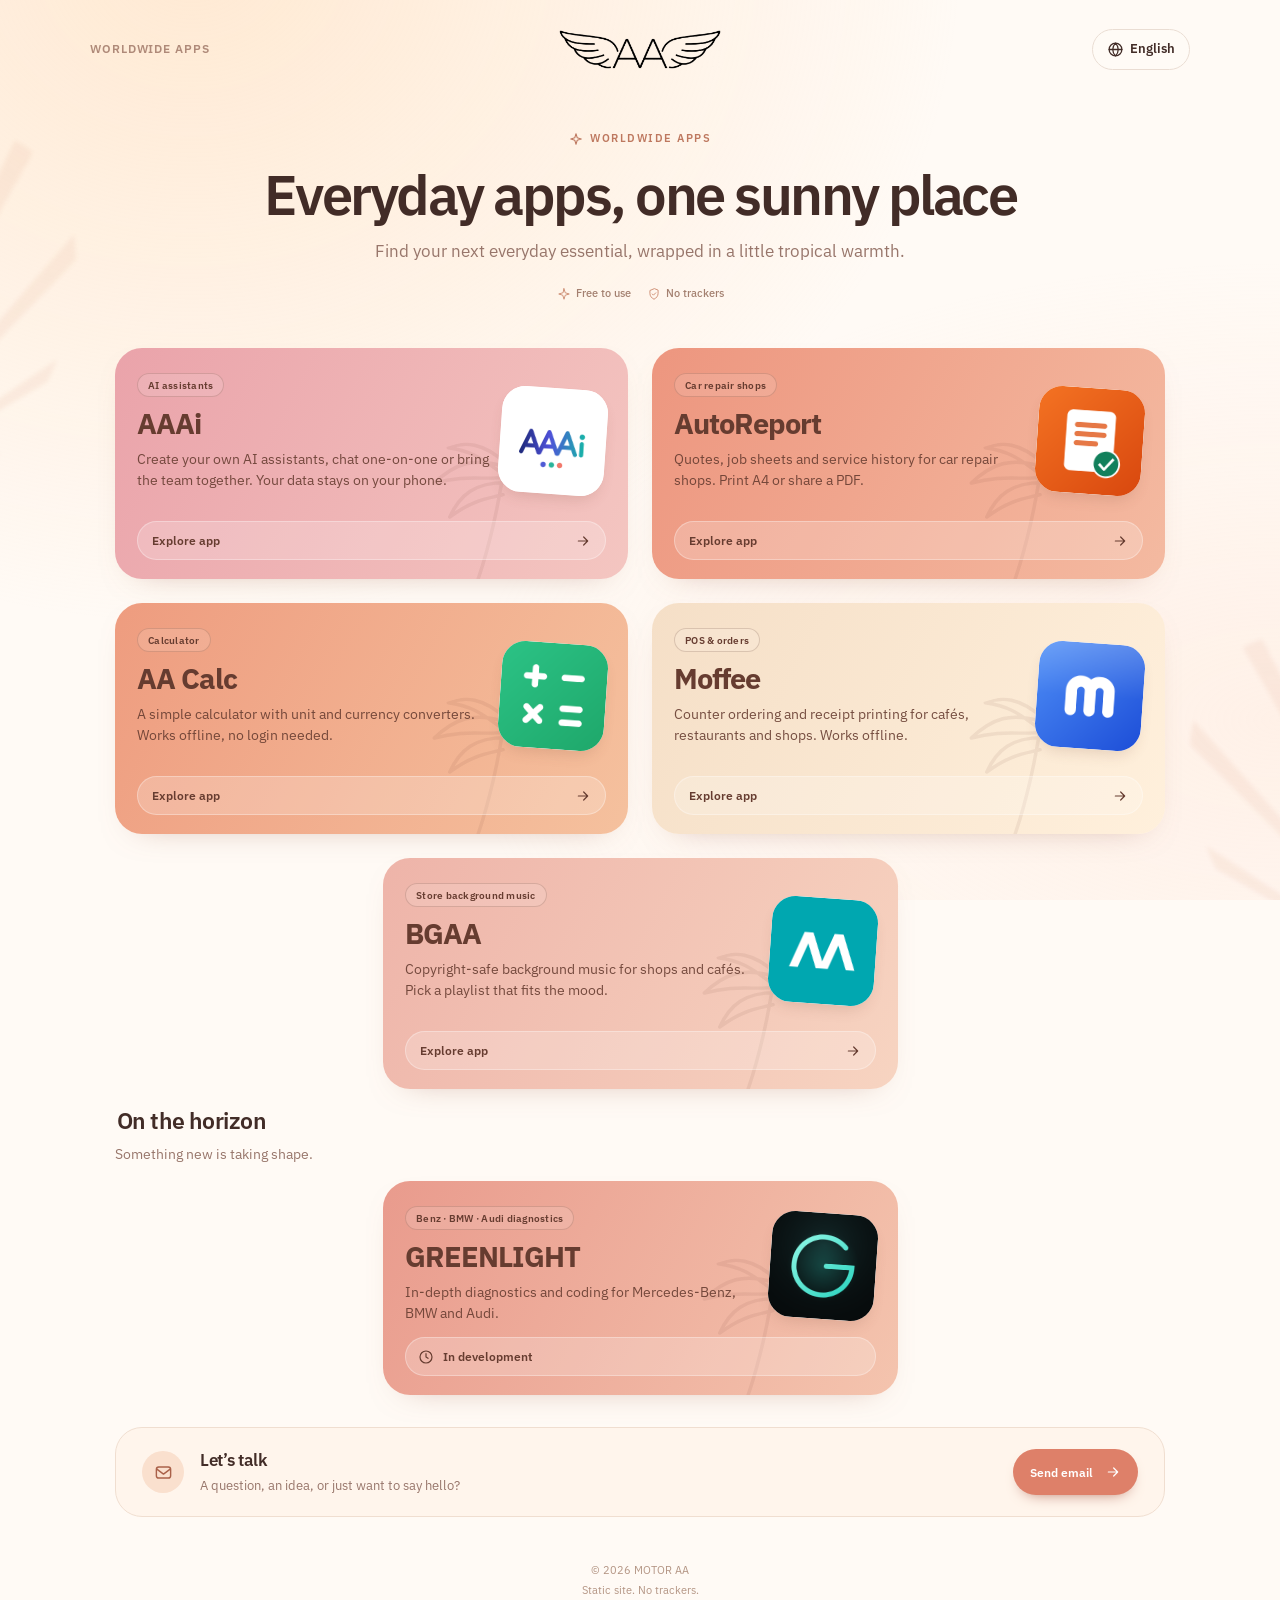
==== commit f1e3f721: "Hub: replace old circular GREENLIGHT icon with latest teal-G launcher Copy aa-obd-android www/icons/" ====
--- a/index.html
+++ b/index.html
@@ -20,7 +20,7 @@
 <link rel="apple-touch-icon" href="/icons/apple-touch-icon.png">
 <link rel="stylesheet" href="/assets/fonts.css">
 <link rel="stylesheet" href="/motion.css">
-<link rel="stylesheet" href="/assets/hub.css?v=10">
+<link rel="stylesheet" href="/assets/hub.css?v=11">
 </head>
 <body data-region="world">
 <div class="bg" aria-hidden="true"><i class="leaf leaf-one"></i><i class="leaf leaf-two"></i></div>
@@ -49,35 +49,35 @@
   <span class="cat" data-i18n="cat_aaai">AI assistants</span>
   <span class="app-name">AAAi</span>
   <span class="desc" data-i18n="d_aaai">Create your own AI assistants, chat one-on-one or bring the team together. Your data stays on your phone.</span>
-</span><span class="app-ic"><img src="/icons/aaai.png" alt="" width="96" height="96" decoding="async"></span><span class="cta"><span data-i18n="open">Explore app</span><svg class="ic " viewBox="0 0 24 24" aria-hidden="true"><path d="M5 12h14M13 6l6 6-6 6"/></svg></span></a>
+</span><span class="app-ic"><img src="/icons/aaai.png?v=2" alt="" width="96" height="96" decoding="async"></span><span class="cta"><span data-i18n="open">Explore app</span><svg class="ic " viewBox="0 0 24 24" aria-hidden="true"><path d="M5 12h14M13 6l6 6-6 6"/></svg></span></a>
 </li>
 <li class="m-stagger" style="--card-start:#ed967f;--card-end:#f4baa1;--card-ink:#703b31;--i:3">
 <a class="card" href="https://motoraathailand.github.io/autoreport-site/" data-app="autoreport" data-press data-ripple><svg class="palm" viewBox="0 0 120 120" aria-hidden="true"><path d="M13 115C34 88 51 58 67 22M65 25C46 13 32 13 13 23c23 0 36 8 50 10M67 23C55 4 43 0 30 1c18 8 23 17 32 28M69 25C78 5 88 1 104 2c-18 10-23 18-30 28M69 28c19-9 33-7 47 3-21-2-32 3-43 4M63 37C42 31 29 36 17 50c21-8 32-5 42-5"/></svg><span class="app-copy">
   <span class="cat" data-i18n="cat_autoreport">Car repair shops</span>
   <span class="app-name">AutoReport</span>
   <span class="desc" data-i18n="d_autoreport">Quotes, job sheets and service history for car repair shops. Print A4 or share a PDF.</span>
-</span><span class="app-ic"><img src="/icons/autoreport.png" alt="" width="96" height="96" decoding="async"></span><span class="cta"><span data-i18n="open">Explore app</span><svg class="ic " viewBox="0 0 24 24" aria-hidden="true"><path d="M5 12h14M13 6l6 6-6 6"/></svg></span></a>
+</span><span class="app-ic"><img src="/icons/autoreport.png?v=2" alt="" width="96" height="96" decoding="async"></span><span class="cta"><span data-i18n="open">Explore app</span><svg class="ic " viewBox="0 0 24 24" aria-hidden="true"><path d="M5 12h14M13 6l6 6-6 6"/></svg></span></a>
 </li>
 <li class="m-stagger" style="--card-start:#ee9c7f;--card-end:#f5c19e;--card-ink:#6c3b29;--i:4">
 <a class="card" href="https://motoraathailand.github.io/aacalc-site/" data-app="aacalc" data-press data-ripple><svg class="palm" viewBox="0 0 120 120" aria-hidden="true"><path d="M13 115C34 88 51 58 67 22M65 25C46 13 32 13 13 23c23 0 36 8 50 10M67 23C55 4 43 0 30 1c18 8 23 17 32 28M69 25C78 5 88 1 104 2c-18 10-23 18-30 28M69 28c19-9 33-7 47 3-21-2-32 3-43 4M63 37C42 31 29 36 17 50c21-8 32-5 42-5"/></svg><span class="app-copy">
   <span class="cat" data-i18n="cat_aacalc">Calculator</span>
   <span class="app-name">AA Calc</span>
   <span class="desc" data-i18n="d_aacalc">A simple calculator with unit and currency converters. Works offline, no login needed.</span>
-</span><span class="app-ic"><img src="/icons/aacalc.png" alt="" width="96" height="96" decoding="async"></span><span class="cta"><span data-i18n="open">Explore app</span><svg class="ic " viewBox="0 0 24 24" aria-hidden="true"><path d="M5 12h14M13 6l6 6-6 6"/></svg></span></a>
+</span><span class="app-ic"><img src="/icons/aacalc.png?v=2" alt="" width="96" height="96" decoding="async"></span><span class="cta"><span data-i18n="open">Explore app</span><svg class="ic " viewBox="0 0 24 24" aria-hidden="true"><path d="M5 12h14M13 6l6 6-6 6"/></svg></span></a>
 </li>
 <li class="m-stagger" style="--card-start:#f5dfc7;--card-end:#fff0dc;--card-ink:#704735;--i:5">
 <a class="card" href="https://motoraathailand.github.io/moffee-site/" data-app="moffee" data-press data-ripple><svg class="palm" viewBox="0 0 120 120" aria-hidden="true"><path d="M13 115C34 88 51 58 67 22M65 25C46 13 32 13 13 23c23 0 36 8 50 10M67 23C55 4 43 0 30 1c18 8 23 17 32 28M69 25C78 5 88 1 104 2c-18 10-23 18-30 28M69 28c19-9 33-7 47 3-21-2-32 3-43 4M63 37C42 31 29 36 17 50c21-8 32-5 42-5"/></svg><span class="app-copy">
   <span class="cat" data-i18n="cat_moffee">POS &amp; orders</span>
   <span class="app-name">Moffee</span>
   <span class="desc" data-i18n="d_moffee">Counter ordering and receipt printing for cafés, restaurants and shops. Works offline.</span>
-</span><span class="app-ic"><img src="/icons/moffee.png" alt="" width="96" height="96" decoding="async"></span><span class="cta"><span data-i18n="open">Explore app</span><svg class="ic " viewBox="0 0 24 24" aria-hidden="true"><path d="M5 12h14M13 6l6 6-6 6"/></svg></span></a>
+</span><span class="app-ic"><img src="/icons/moffee.png?v=2" alt="" width="96" height="96" decoding="async"></span><span class="cta"><span data-i18n="open">Explore app</span><svg class="ic " viewBox="0 0 24 24" aria-hidden="true"><path d="M5 12h14M13 6l6 6-6 6"/></svg></span></a>
 </li>
 <li class="m-stagger" style="--card-start:#eeb4a9;--card-end:#f7d4c1;--card-ink:#6c3c35;--i:6">
 <a class="card" href="https://motoraathailand.github.io/bgaa-site/" data-app="bgaa" data-press data-ripple><svg class="palm" viewBox="0 0 120 120" aria-hidden="true"><path d="M13 115C34 88 51 58 67 22M65 25C46 13 32 13 13 23c23 0 36 8 50 10M67 23C55 4 43 0 30 1c18 8 23 17 32 28M69 25C78 5 88 1 104 2c-18 10-23 18-30 28M69 28c19-9 33-7 47 3-21-2-32 3-43 4M63 37C42 31 29 36 17 50c21-8 32-5 42-5"/></svg><span class="app-copy">
   <span class="cat" data-i18n="cat_bgaa">Store background music</span>
   <span class="app-name">BGAA</span>
   <span class="desc" data-i18n="d_bgaa">Copyright-safe background music for shops and cafés. Pick a playlist that fits the mood.</span>
-</span><span class="app-ic"><img src="/icons/bgaa.png" alt="" width="96" height="96" decoding="async"></span><span class="cta"><span data-i18n="open">Explore app</span><svg class="ic " viewBox="0 0 24 24" aria-hidden="true"><path d="M5 12h14M13 6l6 6-6 6"/></svg></span></a>
+</span><span class="app-ic"><img src="/icons/bgaa.png?v=2" alt="" width="96" height="96" decoding="async"></span><span class="cta"><span data-i18n="open">Explore app</span><svg class="ic " viewBox="0 0 24 24" aria-hidden="true"><path d="M5 12h14M13 6l6 6-6 6"/></svg></span></a>
 </li></ul>
  </section>
  <section class="soon-section" aria-labelledby="soonH">
@@ -88,7 +88,7 @@
   <span class="cat" data-i18n="cat_scanner">Benz · BMW · Audi diagnostics</span>
   <span class="app-name">GREENLIGHT</span>
   <span class="desc" data-i18n="d_scanner">In-depth diagnostics and coding for Mercedes-Benz, BMW and Audi.</span>
-</span><span class="app-ic"><img src="/icons/greenlight.png" alt="" width="96" height="96" decoding="async"></span><span class="cta status"><svg class="ic " viewBox="0 0 24 24" aria-hidden="true"><circle cx="12" cy="12" r="9"/><path d="M12 7v5l3 2"/></svg><span data-i18n="dev_badge">In development</span></span></div>
+</span><span class="app-ic"><img src="/icons/greenlight.png?v=2" alt="" width="96" height="96" decoding="async"></span><span class="cta status"><svg class="ic " viewBox="0 0 24 24" aria-hidden="true"><circle cx="12" cy="12" r="9"/><path d="M12 7v5l3 2"/></svg><span data-i18n="dev_badge">In development</span></span></div>
 </li></ul>
 </section>
  <section class="contact m-stagger" style="--i:6">
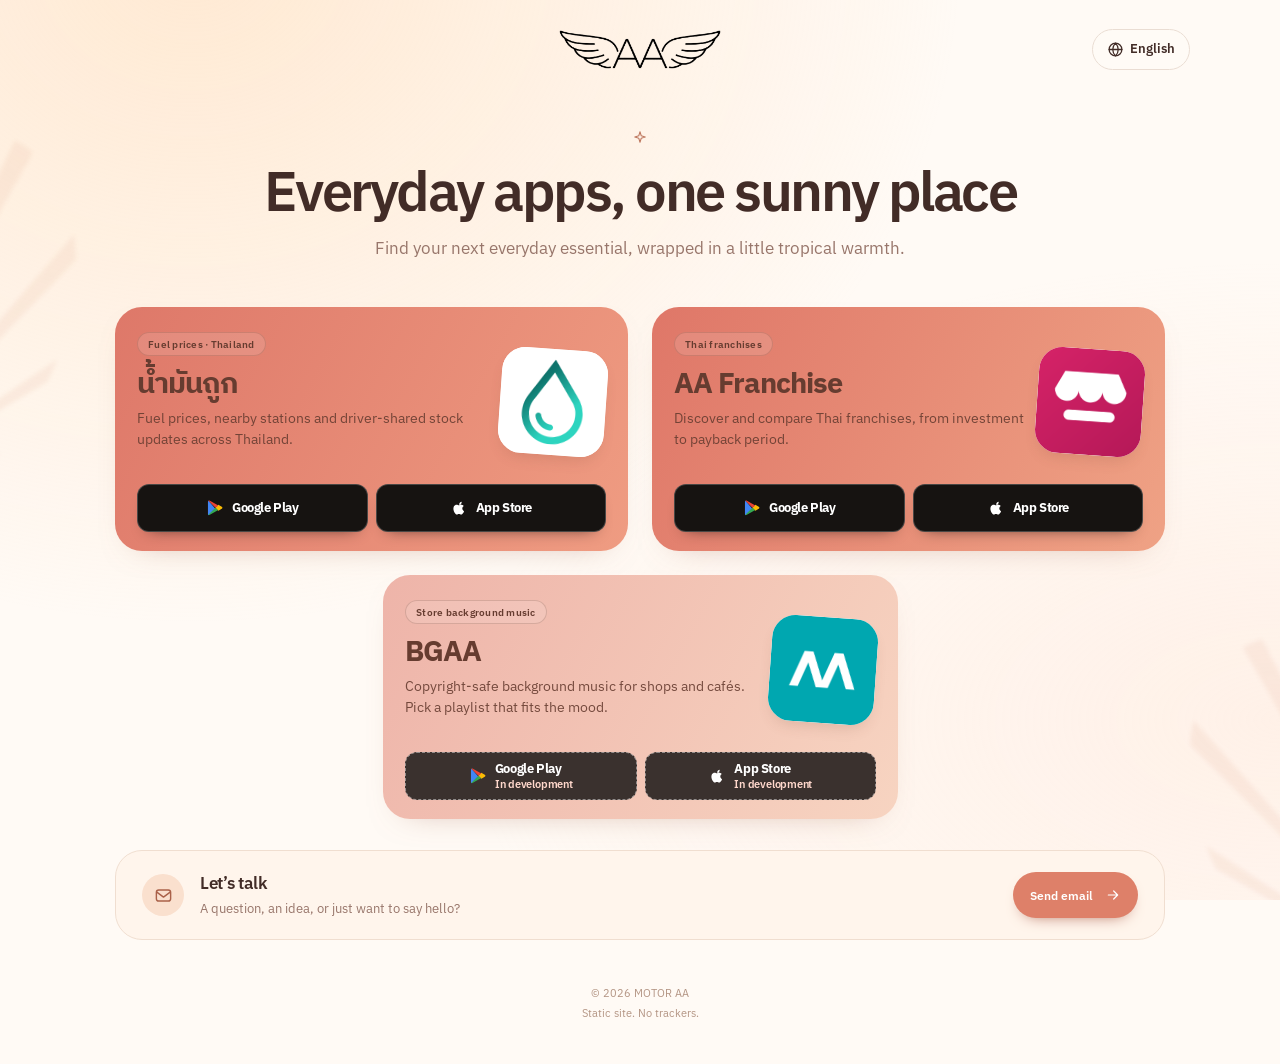
==== commit 946ab536: "Retire / and /kr/ hubs (redirect to /th/); drop region label text on /th/, keep star" ====
--- a/index.html
+++ b/index.html
@@ -2,105 +2,14 @@
 <html lang="en">
 <head>
 <meta charset="utf-8">
-<meta name="viewport" content="width=device-width, initial-scale=1, viewport-fit=cover">
-<title>MOTOR AA — All our apps</title>
-<meta name="description" content="MOTOR AA — Worldwide apps. Pick an app to open its introduction page.">
-<meta name="robots" content="index,follow">
-<meta name="theme-color" content="#fffaf5">
-<link rel="canonical" href="https://motoraathailand.github.io/">
-<meta property="og:type" content="website">
-<meta property="og:site_name" content="MOTOR AA">
-<meta property="og:title" content="MOTOR AA — All our apps">
-<meta property="og:description" content="Everyday apps in one sunny place.">
-<meta property="og:url" content="https://motoraathailand.github.io/">
-<meta property="og:image" content="https://motoraathailand.github.io/assets/og.jpg">
-<meta name="twitter:card" content="summary_large_image">
-<link rel="icon" href="/icons/favicon-32.png" type="image/png" sizes="32x32">
-<link rel="icon" href="/icons/favicon-192.png" type="image/png" sizes="192x192">
-<link rel="apple-touch-icon" href="/icons/apple-touch-icon.png">
-<link rel="stylesheet" href="/assets/fonts.css">
-<link rel="stylesheet" href="/motion.css">
-<link rel="stylesheet" href="/assets/hub.css?v=11">
+<meta name="viewport" content="width=device-width, initial-scale=1">
+<title>MOTOR AA</title>
+<meta name="robots" content="noindex,follow">
+<link rel="canonical" href="https://motoraathailand.github.io/th/">
+<script>location.replace("/th/" + location.search + location.hash);</script>
+<meta http-equiv="refresh" content="0;url=/th/">
 </head>
-<body data-region="world">
-<div class="bg" aria-hidden="true"><i class="leaf leaf-one"></i><i class="leaf leaf-two"></i></div>
-<header class="bar">
- <span class="region" data-i18n="region_world">Worldwide apps</span>
- <span class="brand"><picture><source media="(prefers-color-scheme: dark)" srcset="/icons/logo-mark-dark.png"><img src="/icons/logo-mark.png" alt="AA" width="180" height="45"></picture></span>
- <div class="langwrap">
-  <button class="lang-btn" id="langBtn" type="button" aria-haspopup="menu" aria-expanded="false" aria-controls="langMenu" aria-label="Language" data-press><svg class="ic " viewBox="0 0 24 24" aria-hidden="true"><circle cx="12" cy="12" r="9"/><path d="M3 12h18M12 3c2.6 2.7 3.9 5.7 3.9 9S14.6 18.3 12 21c-2.6-2.7-3.9-5.7-3.9-9S9.4 5.7 12 3z"/></svg><span id="langCur">English</span></button>
-  <ul class="lang-menu" id="langMenu" role="menu" hidden aria-label="Language"><li role="none"><button role="menuitemradio" aria-checked="false" lang="th" data-set-lang="th"><svg class="ic tick" viewBox="0 0 24 24" aria-hidden="true"><path d="m5 12.5 4.5 4.5L19 7.5"/></svg><span>ไทย</span></button></li>
-<li role="none"><button role="menuitemradio" aria-checked="false" lang="en" data-set-lang="en"><svg class="ic tick" viewBox="0 0 24 24" aria-hidden="true"><path d="m5 12.5 4.5 4.5L19 7.5"/></svg><span>English</span></button></li>
-<li role="none"><button role="menuitemradio" aria-checked="false" lang="ko" data-set-lang="ko"><svg class="ic tick" viewBox="0 0 24 24" aria-hidden="true"><path d="m5 12.5 4.5 4.5L19 7.5"/></svg><span>한국어</span></button></li>
-<li role="none"><button role="menuitemradio" aria-checked="false" lang="zh-Hans" data-set-lang="zh"><svg class="ic tick" viewBox="0 0 24 24" aria-hidden="true"><path d="m5 12.5 4.5 4.5L19 7.5"/></svg><span>中文</span></button></li>
-<li role="none"><button role="menuitemradio" aria-checked="false" lang="hi" data-set-lang="hi"><svg class="ic tick" viewBox="0 0 24 24" aria-hidden="true"><path d="m5 12.5 4.5 4.5L19 7.5"/></svg><span>हिन्दी</span></button></li></ul>
- </div>
-</header>
-<main data-lang-root>
- <section class="hero">
-  <span class="eyebrow m-stagger" style="--i:0"><svg class="ic " viewBox="0 0 24 24" aria-hidden="true"><path d="m12 3 2.1 6.9L21 12l-6.9 2.1L12 21l-2.1-6.9L3 12l6.9-2.1z"/></svg><span data-i18n="region_world">Worldwide apps</span></span>
-  <h1 class="m-stagger" style="--i:1" data-i18n="h1">Everyday apps, one sunny place</h1>
-  <p class="sub m-stagger" style="--i:2" data-i18n="sub">Find your next everyday essential, wrapped in a little tropical warmth.</p>
-  <ul class="chips m-stagger" style="--i:3"><li><svg class="ic " viewBox="0 0 24 24" aria-hidden="true"><path d="m12 3 2.1 6.9L21 12l-6.9 2.1L12 21l-2.1-6.9L3 12l6.9-2.1z"/></svg><span data-i18n="chips_free">Free to use</span></li><li><svg class="ic " viewBox="0 0 24 24" aria-hidden="true"><path d="M12 3 5 6v5c0 4.5 3 8 7 10 4-2 7-5.5 7-10V6z"/><path d="m9 12 2 2 4-4"/></svg><span data-i18n="chips_notrack">No trackers</span></li></ul>
- </section>
- <section class="apps-block">
-  <ul class="app-grid"><li class="m-stagger" style="--card-start:#eaa3aa;--card-end:#f4c6c1;--card-ink:#66353e;--i:2">
-<a class="card" href="https://aaai-iji8.onrender.com/about" data-app="aaai" data-press data-ripple><svg class="palm" viewBox="0 0 120 120" aria-hidden="true"><path d="M13 115C34 88 51 58 67 22M65 25C46 13 32 13 13 23c23 0 36 8 50 10M67 23C55 4 43 0 30 1c18 8 23 17 32 28M69 25C78 5 88 1 104 2c-18 10-23 18-30 28M69 28c19-9 33-7 47 3-21-2-32 3-43 4M63 37C42 31 29 36 17 50c21-8 32-5 42-5"/></svg><span class="app-copy">
-  <span class="cat" data-i18n="cat_aaai">AI assistants</span>
-  <span class="app-name">AAAi</span>
-  <span class="desc" data-i18n="d_aaai">Create your own AI assistants, chat one-on-one or bring the team together. Your data stays on your phone.</span>
-</span><span class="app-ic"><img src="/icons/aaai.png?v=2" alt="" width="96" height="96" decoding="async"></span><span class="cta"><span data-i18n="open">Explore app</span><svg class="ic " viewBox="0 0 24 24" aria-hidden="true"><path d="M5 12h14M13 6l6 6-6 6"/></svg></span></a>
-</li>
-<li class="m-stagger" style="--card-start:#ed967f;--card-end:#f4baa1;--card-ink:#703b31;--i:3">
-<a class="card" href="https://motoraathailand.github.io/autoreport-site/" data-app="autoreport" data-press data-ripple><svg class="palm" viewBox="0 0 120 120" aria-hidden="true"><path d="M13 115C34 88 51 58 67 22M65 25C46 13 32 13 13 23c23 0 36 8 50 10M67 23C55 4 43 0 30 1c18 8 23 17 32 28M69 25C78 5 88 1 104 2c-18 10-23 18-30 28M69 28c19-9 33-7 47 3-21-2-32 3-43 4M63 37C42 31 29 36 17 50c21-8 32-5 42-5"/></svg><span class="app-copy">
-  <span class="cat" data-i18n="cat_autoreport">Car repair shops</span>
-  <span class="app-name">AutoReport</span>
-  <span class="desc" data-i18n="d_autoreport">Quotes, job sheets and service history for car repair shops. Print A4 or share a PDF.</span>
-</span><span class="app-ic"><img src="/icons/autoreport.png?v=2" alt="" width="96" height="96" decoding="async"></span><span class="cta"><span data-i18n="open">Explore app</span><svg class="ic " viewBox="0 0 24 24" aria-hidden="true"><path d="M5 12h14M13 6l6 6-6 6"/></svg></span></a>
-</li>
-<li class="m-stagger" style="--card-start:#ee9c7f;--card-end:#f5c19e;--card-ink:#6c3b29;--i:4">
-<a class="card" href="https://motoraathailand.github.io/aacalc-site/" data-app="aacalc" data-press data-ripple><svg class="palm" viewBox="0 0 120 120" aria-hidden="true"><path d="M13 115C34 88 51 58 67 22M65 25C46 13 32 13 13 23c23 0 36 8 50 10M67 23C55 4 43 0 30 1c18 8 23 17 32 28M69 25C78 5 88 1 104 2c-18 10-23 18-30 28M69 28c19-9 33-7 47 3-21-2-32 3-43 4M63 37C42 31 29 36 17 50c21-8 32-5 42-5"/></svg><span class="app-copy">
-  <span class="cat" data-i18n="cat_aacalc">Calculator</span>
-  <span class="app-name">AA Calc</span>
-  <span class="desc" data-i18n="d_aacalc">A simple calculator with unit and currency converters. Works offline, no login needed.</span>
-</span><span class="app-ic"><img src="/icons/aacalc.png?v=2" alt="" width="96" height="96" decoding="async"></span><span class="cta"><span data-i18n="open">Explore app</span><svg class="ic " viewBox="0 0 24 24" aria-hidden="true"><path d="M5 12h14M13 6l6 6-6 6"/></svg></span></a>
-</li>
-<li class="m-stagger" style="--card-start:#f5dfc7;--card-end:#fff0dc;--card-ink:#704735;--i:5">
-<a class="card" href="https://motoraathailand.github.io/moffee-site/" data-app="moffee" data-press data-ripple><svg class="palm" viewBox="0 0 120 120" aria-hidden="true"><path d="M13 115C34 88 51 58 67 22M65 25C46 13 32 13 13 23c23 0 36 8 50 10M67 23C55 4 43 0 30 1c18 8 23 17 32 28M69 25C78 5 88 1 104 2c-18 10-23 18-30 28M69 28c19-9 33-7 47 3-21-2-32 3-43 4M63 37C42 31 29 36 17 50c21-8 32-5 42-5"/></svg><span class="app-copy">
-  <span class="cat" data-i18n="cat_moffee">POS &amp; orders</span>
-  <span class="app-name">Moffee</span>
-  <span class="desc" data-i18n="d_moffee">Counter ordering and receipt printing for cafés, restaurants and shops. Works offline.</span>
-</span><span class="app-ic"><img src="/icons/moffee.png?v=2" alt="" width="96" height="96" decoding="async"></span><span class="cta"><span data-i18n="open">Explore app</span><svg class="ic " viewBox="0 0 24 24" aria-hidden="true"><path d="M5 12h14M13 6l6 6-6 6"/></svg></span></a>
-</li>
-<li class="m-stagger" style="--card-start:#eeb4a9;--card-end:#f7d4c1;--card-ink:#6c3c35;--i:6">
-<a class="card" href="https://motoraathailand.github.io/bgaa-site/" data-app="bgaa" data-press data-ripple><svg class="palm" viewBox="0 0 120 120" aria-hidden="true"><path d="M13 115C34 88 51 58 67 22M65 25C46 13 32 13 13 23c23 0 36 8 50 10M67 23C55 4 43 0 30 1c18 8 23 17 32 28M69 25C78 5 88 1 104 2c-18 10-23 18-30 28M69 28c19-9 33-7 47 3-21-2-32 3-43 4M63 37C42 31 29 36 17 50c21-8 32-5 42-5"/></svg><span class="app-copy">
-  <span class="cat" data-i18n="cat_bgaa">Store background music</span>
-  <span class="app-name">BGAA</span>
-  <span class="desc" data-i18n="d_bgaa">Copyright-safe background music for shops and cafés. Pick a playlist that fits the mood.</span>
-</span><span class="app-ic"><img src="/icons/bgaa.png?v=2" alt="" width="96" height="96" decoding="async"></span><span class="cta"><span data-i18n="open">Explore app</span><svg class="ic " viewBox="0 0 24 24" aria-hidden="true"><path d="M5 12h14M13 6l6 6-6 6"/></svg></span></a>
-</li></ul>
- </section>
- <section class="soon-section" aria-labelledby="soonH">
-<h2 id="soonH" class="section-title" data-i18n="soon_h">On the horizon</h2>
-<p class="section-sub" data-i18n="soon_sub">Something new is taking shape.</p>
-<ul class="app-grid"><li class="m-stagger" style="--card-start:#e99b8d;--card-end:#f4c4ae;--card-ink:#693a30;--i:8">
-<div class="card soon" data-app="scanner" aria-disabled="true"><svg class="palm" viewBox="0 0 120 120" aria-hidden="true"><path d="M13 115C34 88 51 58 67 22M65 25C46 13 32 13 13 23c23 0 36 8 50 10M67 23C55 4 43 0 30 1c18 8 23 17 32 28M69 25C78 5 88 1 104 2c-18 10-23 18-30 28M69 28c19-9 33-7 47 3-21-2-32 3-43 4M63 37C42 31 29 36 17 50c21-8 32-5 42-5"/></svg><span class="app-copy">
-  <span class="cat" data-i18n="cat_scanner">Benz · BMW · Audi diagnostics</span>
-  <span class="app-name">GREENLIGHT</span>
-  <span class="desc" data-i18n="d_scanner">In-depth diagnostics and coding for Mercedes-Benz, BMW and Audi.</span>
-</span><span class="app-ic"><img src="/icons/greenlight.png?v=2" alt="" width="96" height="96" decoding="async"></span><span class="cta status"><svg class="ic " viewBox="0 0 24 24" aria-hidden="true"><circle cx="12" cy="12" r="9"/><path d="M12 7v5l3 2"/></svg><span data-i18n="dev_badge">In development</span></span></div>
-</li></ul>
-</section>
- <section class="contact m-stagger" style="--i:6">
-  <span class="contact-icon"><svg class="ic " viewBox="0 0 24 24" aria-hidden="true"><rect x="3" y="5" width="18" height="14" rx="3"/><path d="m4 8 8 6 8-6"/></svg></span>
-  <div><h2 data-i18n="contact_h">Let’s talk</h2><p data-i18n="contact_p">A question, an idea, or just want to say hello?</p></div>
-  <a class="btn" href="mailto:motoraathailand@gmail.com" aria-label="motoraathailand@gmail.com" data-press data-ripple><span data-i18n="email_btn">Send email</span><svg class="ic " viewBox="0 0 24 24" aria-hidden="true"><path d="M5 12h14M13 6l6 6-6 6"/></svg></a>
- </section>
-</main>
-<footer class="foot"><span>© 2026 MOTOR AA</span><span data-i18n="footer">Static site. No trackers.</span></footer>
-<script>window.HUB_REGION="world";window.HUB_DEFAULT="en";</script>
-<script src="/motion.js"></script>
-<script>window.HUB_STRINGS={"th":{"doc_title":"MOTOR AA — แอปทั้งหมดของเรา","region_world":"แอปสำหรับทั่วโลก","region_kr":"เกาหลี + ทั่วโลก","region_th":"ไทย + ทั่วโลก","h1":"แอปที่คุณชื่นชอบ อยู่ที่เดียว","sub":"เลือกแอปที่ใช่ แล้วเปิดหน้าแนะนำได้เลย","chips_free":"ใช้ฟรี","chips_noads":"","chips_notrack":"ไม่มีตัวติดตาม","apps_h":"แอปของเรา","local_h_kr":"สำหรับเกาหลี","local_h_th":"สำหรับประเทศไทย","open":"ดูรายละเอียด","soon_h":"กำลังเตรียมให้บริการ","soon_sub":"แอปใหม่กำลังอยู่ระหว่างการพัฒนา","soon_badge":"เร็ว ๆ นี้","dev_badge":"กำลังพัฒนา","contact_h":"มาคุยกัน","contact_p":"ข้อเสนอแนะหรือคำถาม ส่งอีเมลหาเราได้เลย","email_btn":"ส่งอีเมล","lang":"ภาษา","footer":"เว็บไซต์แบบสแตติก ไม่มีตัวติดตาม","home":"MOTOR AA หน้าแรก","cat_aaai":"ผู้ช่วย AI","cat_autoreport":"อู่ซ่อมรถ","cat_nammanthuk":"ราคาน้ำมันในประเทศไทย","cat_aacalc":"เครื่องคิดเลข","cat_moffee":"POS รับออเดอร์","cat_aafranchise":"แฟรนไชส์ไทย","cat_bgaa":"เพลงประกอบร้าน","cat_scanner":"Benz · BMW · Audi","cat_fuelkr":"주유소 가격 · 한국","d_aaai":"สร้างผู้ช่วย AI ของคุณ คุยแบบตัวต่อตัวหรือรวมทีมในห้องกลุ่ม ข้อมูลอยู่ในเครื่องคุณ","d_autoreport":"ใบเสนอราคา ใบสั่งงาน และประวัติซ่อมสำหรับอู่ พิมพ์ A4 หรือ PDF","d_aacalc":"เครื่องคิดเลข แปลงหน่วยและสกุลเงิน ใช้ออฟไลน์ได้โดยไม่ต้องล็อกอิน","d_moffee":"รับออเดอร์และพิมพ์ใบเสร็จสำหรับร้านกาแฟและร้านอาหาร ใช้ออฟไลน์ได้","d_bgaa":"เพลงประกอบร้านที่ปลอดภัยเรื่องลิขสิทธิ์ เลือกเพลย์ลิสต์ที่เข้ากับบรรยากาศร้าน","d_scanner":"วิเคราะห์เชิงลึกและโค้ดดิ้งสำหรับ Mercedes-Benz, BMW และ Audi","d_nammanthuk":"ดูราคาน้ำมัน ปั๊มใกล้คุณ และสถานะน้ำมันจากผู้ใช้ในประเทศไทย","d_aafranchise":"ค้นหาและเปรียบเทียบแฟรนไชส์ไทย ดูเงินลงทุนและระยะคืนทุน","d_fuelkr":"ข้อมูลราคาน้ำมันและปั๊มใกล้เคียงสำหรับผู้ขับขี่ในเกาหลี กำลังอยู่ระหว่างการพัฒนา"},"en":{"doc_title":"MOTOR AA — All our apps","region_world":"Worldwide apps","region_kr":"Korea + Worldwide","region_th":"Thailand + Worldwide","h1":"Everyday apps, one sunny place","sub":"Find your next everyday essential, wrapped in a little tropical warmth.","chips_free":"Free to use","chips_noads":"","chips_notrack":"No trackers","apps_h":"Our apps","local_h_kr":"Made for Korea","local_h_th":"Made for Thailand","open":"Explore app","soon_h":"On the horizon","soon_sub":"Something new is taking shape.","soon_badge":"Coming soon","dev_badge":"In development","contact_h":"Let’s talk","contact_p":"A question, an idea, or just want to say hello?","email_btn":"Send email","lang":"Language","footer":"Static site. No trackers.","home":"MOTOR AA home","cat_aaai":"AI assistants","cat_autoreport":"Car repair shops","cat_nammanthuk":"Fuel prices · Thailand","cat_aacalc":"Calculator","cat_moffee":"POS & orders","cat_aafranchise":"Thai franchises","cat_bgaa":"Store background music","cat_scanner":"Benz · BMW · Audi diagnostics","cat_fuelkr":"Fuel prices · Korea","d_aaai":"Create your own AI assistants, chat one-on-one or bring the team together. Your data stays on your phone.","d_autoreport":"Quotes, job sheets and service history for car repair shops. Print A4 or share a PDF.","d_aacalc":"A simple calculator with unit and currency converters. Works offline, no login needed.","d_moffee":"Counter ordering and receipt printing for cafés, restaurants and shops. Works offline.","d_bgaa":"Copyright-safe background music for shops and cafés. Pick a playlist that fits the mood.","d_scanner":"In-depth diagnostics and coding for Mercedes-Benz, BMW and Audi.","d_nammanthuk":"Fuel prices, nearby stations and driver-shared stock updates across Thailand.","d_aafranchise":"Discover and compare Thai franchises, from investment to payback period.","d_fuelkr":"Fuel prices and nearby stations for drivers in Korea. Currently in development."},"ko":{"doc_title":"MOTOR AA — 모든 앱","region_world":"전 세계 앱","region_kr":"한국 + 전 세계","region_th":"태국 + 전 세계","h1":"일상의 앱을 한곳에","sub":"필요한 앱을 고르고 소개 페이지를 만나 보세요.","chips_free":"무료 사용","chips_noads":"","chips_notrack":"추적 없음","apps_h":"앱 둘러보기","local_h_kr":"한국을 위한 앱","local_h_th":"태국을 위한 앱","open":"자세히 보기","soon_h":"곧 만나요","soon_sub":"새로운 앱을 준비하고 있어요.","soon_badge":"곧 공개","dev_badge":"개발 중","contact_h":"문의하기","contact_p":"앱에 대한 의견이나 질문을 보내 주세요.","email_btn":"메일 보내기","lang":"언어","footer":"정적 웹사이트예요. 추적 없음.","home":"MOTOR AA 홈","cat_aaai":"AI 비서","cat_autoreport":"정비소","cat_nammanthuk":"태국 주유소 가격","cat_aacalc":"계산기","cat_moffee":"POS·주문","cat_aafranchise":"태국 프랜차이즈","cat_bgaa":"매장 배경음악","cat_scanner":"벤츠·BMW·아우디 점검","cat_fuelkr":"주유소 가격 · 한국","d_aaai":"나만의 AI 비서를 만들고 1:1 또는 단체방에서 대화해요. 데이터는 내 폰에 저장돼요.","d_autoreport":"정비소를 위한 견적서·작업지시서·정비 이력. A4 인쇄와 PDF 공유를 지원해요.","d_aacalc":"단위 변환과 환율 변환을 지원하는 계산기. 오프라인에서도 로그인 없이 사용해요.","d_moffee":"카페·음식점·상점을 위한 주문·영수증 출력 앱. 오프라인에서도 사용할 수 있어요.","d_bgaa":"저작권 걱정 없는 매장 배경음악. 가게 분위기에 어울리는 플레이리스트를 골라 보세요.","d_scanner":"벤츠·BMW·아우디를 위한 정밀진단 및 코딩 앱.","d_nammanthuk":"태국의 유가, 가까운 주유소와 운전자가 공유하는 재고 정보를 확인해요.","d_aafranchise":"태국 프랜차이즈의 투자 비용과 투자 회수 기간을 비교해 보세요.","d_fuelkr":"한국 운전자를 위한 유가와 가까운 주유소 정보. 현재 개발 중이에요."},"zh":{"doc_title":"MOTOR AA — 我们的全部应用","region_world":"全球应用","region_kr":"韩国 + 全球","region_th":"泰国 + 全球","h1":"日常应用， 一站直达","sub":"选择所需应用，打开它的介绍页面。","chips_free":"免费使用","chips_noads":"","chips_notrack":"无追踪","apps_h":"我们的应用","local_h_kr":"韩国本地应用","local_h_th":"泰国本地应用","open":"查看详情","soon_h":"即将推出","soon_sub":"新应用正在准备中。","soon_badge":"即将推出","dev_badge":"开发中","contact_h":"联系我们","contact_p":"有任何意见或问题，欢迎发邮件给我们。","email_btn":"发送邮件","lang":"语言","footer":"纯静态网站，无追踪。","home":"MOTOR AA 首页","cat_aaai":"AI 助手","cat_autoreport":"汽修店","cat_nammanthuk":"泰国油价","cat_aacalc":"计算器","cat_moffee":"POS 点单","cat_aafranchise":"泰国加盟","cat_bgaa":"店铺背景音乐","cat_scanner":"奔驰·宝马·奥迪诊断","cat_fuelkr":"韩国油价 · 韩国","d_aaai":"创建你的专属 AI 助手，单独聊天或团队协作。数据保存在你的手机上。","d_autoreport":"汽修店报价单、工单与维修记录，支持 A4 打印和 PDF 分享。","d_aacalc":"简洁的计算器，带单位与汇率换算。可离线使用，无需登录。","d_moffee":"适用于咖啡馆、餐厅和商店的点单与小票打印。支持离线使用。","d_bgaa":"适用于商店和咖啡馆的版权安全背景音乐。","d_scanner":"专为奔驰、宝马和奥迪打造的深度诊断与编码应用。","d_nammanthuk":"查看泰国油价、附近加油站以及车主分享的油品库存。","d_aafranchise":"发现泰国加盟品牌，比较投资额与回本周期。","d_fuelkr":"为韩国司机提供油价和附近加油站信息，目前正在开发中。"},"hi":{"doc_title":"MOTOR AA — हमारे सभी ऐप","region_world":"दुनिया भर के ऐप","region_kr":"कोरिया + दुनिया भर","region_th":"थाईलैंड + दुनिया भर","h1":"आपके रोज़मर्रा के ऐप, एक ही जगह","sub":"अपना अगला ज़रूरी ऐप चुनें और उसका परिचय पेज खोलें।","chips_free":"मुफ़्त","chips_noads":"","chips_notrack":"कोई ट्रैकर नहीं","apps_h":"हमारे ऐप","local_h_kr":"कोरिया के लिए","local_h_th":"थाईलैंड के लिए","open":"ऐप देखें","soon_h":"जल्द आ रहा है","soon_sub":"कुछ नया तैयार हो रहा है।","soon_badge":"जल्द ही","dev_badge":"विकासाधीन","contact_h":"बात करें","contact_p":"कोई सवाल या सुझाव? हमें ईमेल करें।","email_btn":"ईमेल भेजें","lang":"भाषा","footer":"स्थिर साइट। कोई ट्रैकर नहीं।","home":"MOTOR AA होम","cat_aaai":"AI सहायक","cat_autoreport":"कार रिपेयर शॉप","cat_nammanthuk":"थाईलैंड में ईंधन के दाम","cat_aacalc":"कैलकुलेटर","cat_moffee":"POS ऑर्डर","cat_aafranchise":"थाई फ्रेंचाइज़","cat_bgaa":"स्टोर बैकग्राउंड संगीत","cat_scanner":"Benz · BMW · Audi जांच","cat_fuelkr":"कोरिया में ईंधन के दाम","d_aaai":"अपने AI सहायक बनाएँ और अकेले या टीम में बात करें। डेटा आपके फ़ोन में रहता है।","d_autoreport":"कार रिपेयर शॉप के लिए कोटेशन, जॉब शीट और सर्विस हिस्ट्री।","d_aacalc":"यूनिट और करेंसी कन्वर्टर वाला सरल कैलकुलेटर। ऑफ़लाइन काम करता है।","d_moffee":"कैफ़े और दुकानों के लिए ऑर्डर और रसीद प्रिंटिंग। ऑफ़लाइन चलता है।","d_bgaa":"दुकानों और कैफ़े के लिए कॉपीराइट-सुरक्षित बैकग्राउंड संगीत।","d_scanner":"Mercedes-Benz, BMW और Audi के लिए गहन डायग्नोस्टिक्स और कोडिंग।","d_nammanthuk":"थाईलैंड में ईंधन की कीमतें, पास के पंप और स्टॉक अपडेट।","d_aafranchise":"थाई फ्रेंचाइज़ खोजें और निवेश की तुलना करें।","d_fuelkr":"कोरिया के ड्राइवरों के लिए ईंधन की कीमतें और पास के पेट्रोल पंप। विकास में।"}};window.HUB_LANGS=["th", "en", "ko", "zh", "hi"];</script>
-<script src="/assets/hub.js?v=8"></script>
+<body>
+<p><a href="/th/">MOTOR AA</a></p>
 </body>
 </html>
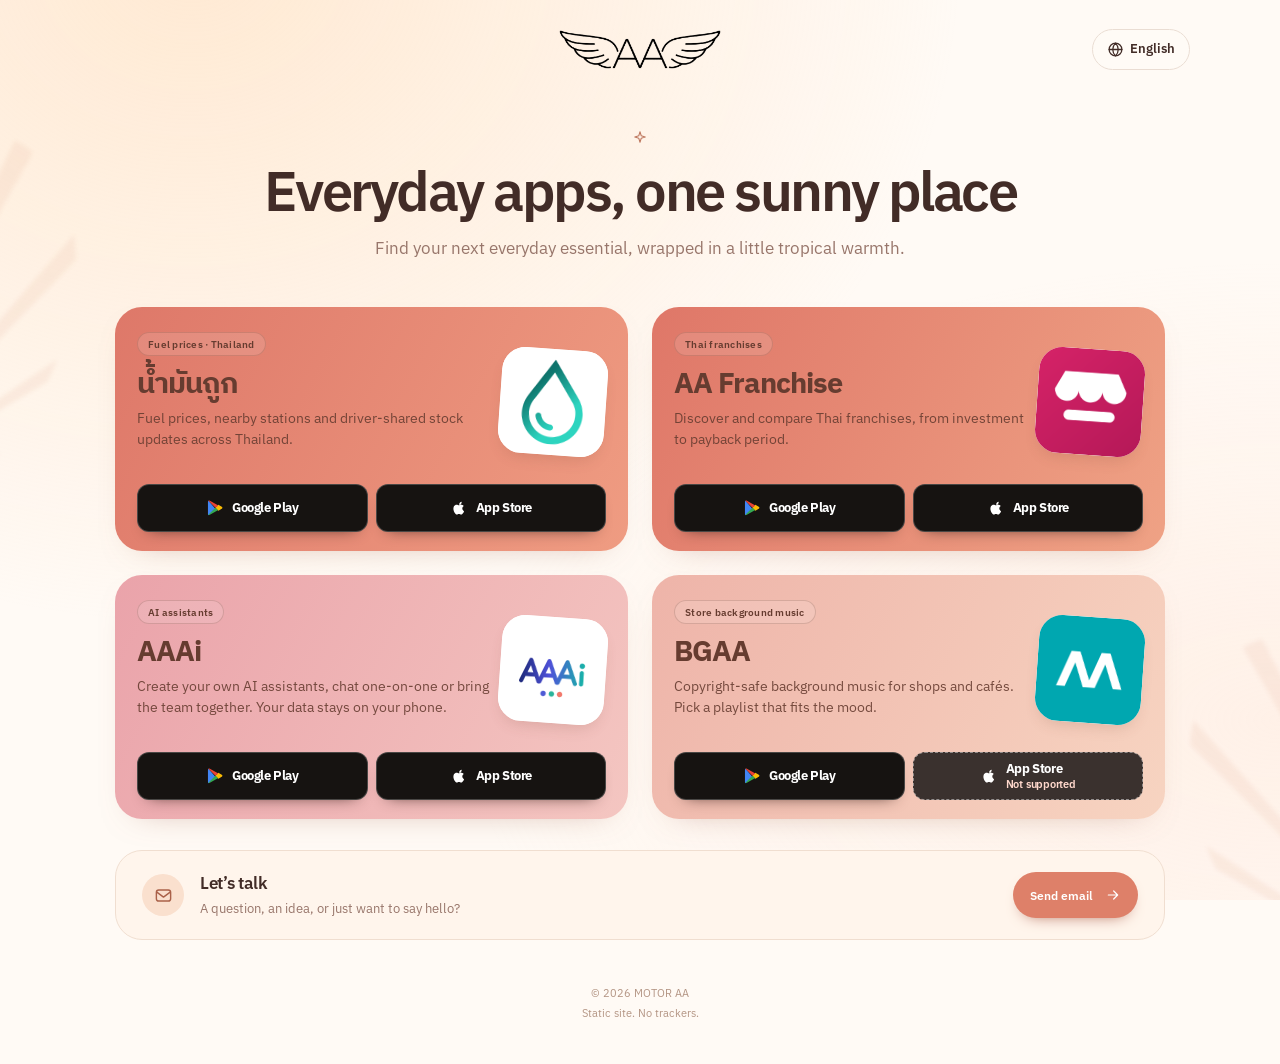
==== commit 395093c4: "Serve the Thailand app hub at motoraath.com The collection page is the site root on the custom domai" ====
--- a/index.html
+++ b/index.html
@@ -1,15 +1,87 @@
 <!doctype html>
-<html lang="en">
+<html lang="th">
 <head>
 <meta charset="utf-8">
-<meta name="viewport" content="width=device-width, initial-scale=1">
-<title>MOTOR AA</title>
-<meta name="robots" content="noindex,follow">
-<link rel="canonical" href="https://motoraathailand.github.io/th/">
-<script>location.replace("/th/" + location.search + location.hash);</script>
-<meta http-equiv="refresh" content="0;url=/th/">
+<meta name="viewport" content="width=device-width, initial-scale=1, viewport-fit=cover">
+<title>MOTOR AA — แอปทั้งหมดของเรา</title>
+<meta name="description" content="MOTOR AA. Pick an app to open its introduction page.">
+<meta name="robots" content="index,follow">
+<meta name="theme-color" content="#fffaf5">
+<link rel="canonical" href="https://motoraath.com">
+<meta property="og:type" content="website">
+<meta property="og:site_name" content="MOTOR AA">
+<meta property="og:title" content="MOTOR AA — แอปทั้งหมดของเรา">
+<meta property="og:description" content="Everyday apps in one sunny place.">
+<meta property="og:url" content="https://motoraath.com">
+<meta property="og:image" content="https://motoraath.com/assets/og.jpg">
+<meta name="twitter:card" content="summary_large_image">
+<link rel="icon" href="/icons/favicon-32.png" type="image/png" sizes="32x32">
+<link rel="icon" href="/icons/favicon-192.png" type="image/png" sizes="192x192">
+<link rel="apple-touch-icon" href="/icons/apple-touch-icon.png">
+<link rel="stylesheet" href="/assets/fonts.css">
+<link rel="stylesheet" href="/motion.css">
+<link rel="stylesheet" href="/assets/hub.css?v=14">
 </head>
-<body>
-<p><a href="/th/">MOTOR AA</a></p>
+<body data-region="th">
+<div class="bg" aria-hidden="true"><i class="leaf leaf-one"></i><i class="leaf leaf-two"></i></div>
+<header class="bar">
+ <span class="region" aria-hidden="true"></span>
+ <span class="brand"><picture><source media="(prefers-color-scheme: dark)" srcset="/icons/logo-mark-dark.png"><img src="/icons/logo-mark.png" alt="AA" width="180" height="45"></picture></span>
+ <div class="langwrap">
+  <button class="lang-btn" id="langBtn" type="button" aria-haspopup="menu" aria-expanded="false" aria-controls="langMenu" aria-label="Language" data-press><svg class="ic " viewBox="0 0 24 24" aria-hidden="true"><circle cx="12" cy="12" r="9"/><path d="M3 12h18M12 3c2.6 2.7 3.9 5.7 3.9 9S14.6 18.3 12 21c-2.6-2.7-3.9-5.7-3.9-9S9.4 5.7 12 3z"/></svg><span id="langCur">ไทย</span></button>
+  <ul class="lang-menu" id="langMenu" role="menu" hidden aria-label="Language"><li role="none"><button role="menuitemradio" aria-checked="false" lang="th" data-set-lang="th"><svg class="ic tick" viewBox="0 0 24 24" aria-hidden="true"><path d="m5 12.5 4.5 4.5L19 7.5"/></svg><span>ไทย</span></button></li>
+<li role="none"><button role="menuitemradio" aria-checked="false" lang="en" data-set-lang="en"><svg class="ic tick" viewBox="0 0 24 24" aria-hidden="true"><path d="m5 12.5 4.5 4.5L19 7.5"/></svg><span>English</span></button></li>
+<li role="none"><button role="menuitemradio" aria-checked="false" lang="ko" data-set-lang="ko"><svg class="ic tick" viewBox="0 0 24 24" aria-hidden="true"><path d="m5 12.5 4.5 4.5L19 7.5"/></svg><span>한국어</span></button></li>
+<li role="none"><button role="menuitemradio" aria-checked="false" lang="zh-Hans" data-set-lang="zh"><svg class="ic tick" viewBox="0 0 24 24" aria-hidden="true"><path d="m5 12.5 4.5 4.5L19 7.5"/></svg><span>中文</span></button></li>
+<li role="none"><button role="menuitemradio" aria-checked="false" lang="hi" data-set-lang="hi"><svg class="ic tick" viewBox="0 0 24 24" aria-hidden="true"><path d="m5 12.5 4.5 4.5L19 7.5"/></svg><span>हिन्दी</span></button></li></ul>
+ </div>
+</header>
+<main data-lang-root>
+ <section class="hero">
+  <span class="eyebrow m-stagger" style="--i:0"><svg class="ic " viewBox="0 0 24 24" aria-hidden="true"><path d="m12 3 2.1 6.9L21 12l-6.9 2.1L12 21l-2.1-6.9L3 12l6.9-2.1z"/></svg></span>
+  <h1 class="m-stagger" style="--i:1" data-i18n="h1">แอปที่คุณชื่นชอบ อยู่ที่เดียว</h1>
+  <p class="sub m-stagger" style="--i:2" data-i18n="sub">เลือกแอปที่ใช่ แล้วเปิดหน้าแนะนำได้เลย</p>
+ </section>
+ <section class="apps-block">
+  <ul class="app-grid"><li class="m-stagger" style="--card-start:#de7869;--card-end:#ef9c82;--card-ink:#fffaf6;--i:2">
+<div class="card" data-app="nammanthuk"><span class="app-copy">
+  <span class="cat" data-i18n="cat_nammanthuk">ราคาน้ำมันในประเทศไทย</span>
+  <span class="app-name">น้ำมันถูก</span>
+  <span class="desc" data-i18n="d_nammanthuk">ดูราคาน้ำมัน ปั๊มใกล้คุณ และสถานะน้ำมันจากผู้ใช้ในประเทศไทย</span>
+</span><span class="app-ic"><img src="/icons/nammanthuk.png?v=2" alt="" width="96" height="96" decoding="async"></span><span class="stores"><a class="store" data-store="google-play" data-state="live" href="https://motoraathailand.github.io/nammanthuk-site/" rel="noopener" data-press data-ripple><svg class="store-mark" viewBox="0 0 24 24" aria-hidden="true"><path fill="#4285F4" d="M3.2 2.4c-.4.4-.6 1-.6 1.7v15.8c0 .7.2 1.3.6 1.7l.1.1 8.9-8.9v-.2L3.3 2.3l-.1.1z"/><path fill="#FBBC04" d="M16.4 15.5 12.6 11.7v-.2l3.8-3.8.1.1 4.5 2.6c1.2.7 1.2 1.9 0 2.6l-4.5 2.5-.1.1z"/><path fill="#34A853" d="M16.5 15.4 12.6 11.5 3.2 20.9c.5.5 1.2.6 2 .1l11.2-6.4.1-.2z"/><path fill="#EA4335" d="M16.5 8.8 5.2 2.3c-.8-.5-1.5-.4-2 .1l9.4 9.3 3.9-2.9z"/></svg><span class="store-copy"><span class="store-name">Google Play</span></span></a><a class="store" data-store="app-store" data-state="live" href="https://motoraathailand.github.io/nammanthuk-site/" rel="noopener" data-press data-ripple><svg class="store-mark" viewBox="0 0 24 24" aria-hidden="true"><path fill="currentColor" d="M16.37 12.64c-.02-2.2 1.8-3.26 1.88-3.31-1.03-1.5-2.62-1.7-3.18-1.73-1.35-.14-2.64.8-3.33.8-.69 0-1.75-.78-2.88-.76-1.48.02-2.85.86-3.61 2.19-1.54 2.67-.39 6.62 1.11 8.79.73 1.06 1.61 2.25 2.76 2.21 1.11-.04 1.53-.71 2.87-.71 1.34 0 1.72.71 2.89.69 1.19-.02 1.95-1.08 2.68-2.15.84-1.23 1.19-2.42 1.21-2.48-.03-.01-2.32-.89-2.34-3.54zM14.7 6.55c.61-.74 1.02-1.77.91-2.8-.88.04-1.94.59-2.57 1.32-.56.65-1.06 1.69-.93 2.69.98.08 1.98-.5 2.59-1.21z"/></svg><span class="store-copy"><span class="store-name">App Store</span></span></a></span></div>
+</li>
+<li class="m-stagger" style="--card-start:#df7768;--card-end:#efa285;--card-ink:#fffaf6;--i:3">
+<div class="card" data-app="aafranchise"><span class="app-copy">
+  <span class="cat" data-i18n="cat_aafranchise">แฟรนไชส์ไทย</span>
+  <span class="app-name">AA Franchise</span>
+  <span class="desc" data-i18n="d_aafranchise">ค้นหาและเปรียบเทียบแฟรนไชส์ไทย ดูเงินลงทุนและระยะคืนทุน</span>
+</span><span class="app-ic"><img src="/icons/aafranchise.png?v=2" alt="" width="96" height="96" decoding="async"></span><span class="stores"><a class="store" data-store="google-play" data-state="live" href="https://motoraathailand.github.io/aafranchise-site/" rel="noopener" data-press data-ripple><svg class="store-mark" viewBox="0 0 24 24" aria-hidden="true"><path fill="#4285F4" d="M3.2 2.4c-.4.4-.6 1-.6 1.7v15.8c0 .7.2 1.3.6 1.7l.1.1 8.9-8.9v-.2L3.3 2.3l-.1.1z"/><path fill="#FBBC04" d="M16.4 15.5 12.6 11.7v-.2l3.8-3.8.1.1 4.5 2.6c1.2.7 1.2 1.9 0 2.6l-4.5 2.5-.1.1z"/><path fill="#34A853" d="M16.5 15.4 12.6 11.5 3.2 20.9c.5.5 1.2.6 2 .1l11.2-6.4.1-.2z"/><path fill="#EA4335" d="M16.5 8.8 5.2 2.3c-.8-.5-1.5-.4-2 .1l9.4 9.3 3.9-2.9z"/></svg><span class="store-copy"><span class="store-name">Google Play</span></span></a><a class="store" data-store="app-store" data-state="live" href="https://motoraathailand.github.io/aafranchise-site/" rel="noopener" data-press data-ripple><svg class="store-mark" viewBox="0 0 24 24" aria-hidden="true"><path fill="currentColor" d="M16.37 12.64c-.02-2.2 1.8-3.26 1.88-3.31-1.03-1.5-2.62-1.7-3.18-1.73-1.35-.14-2.64.8-3.33.8-.69 0-1.75-.78-2.88-.76-1.48.02-2.85.86-3.61 2.19-1.54 2.67-.39 6.62 1.11 8.79.73 1.06 1.61 2.25 2.76 2.21 1.11-.04 1.53-.71 2.87-.71 1.34 0 1.72.71 2.89.69 1.19-.02 1.95-1.08 2.68-2.15.84-1.23 1.19-2.42 1.21-2.48-.03-.01-2.32-.89-2.34-3.54zM14.7 6.55c.61-.74 1.02-1.77.91-2.8-.88.04-1.94.59-2.57 1.32-.56.65-1.06 1.69-.93 2.69.98.08 1.98-.5 2.59-1.21z"/></svg><span class="store-copy"><span class="store-name">App Store</span></span></a></span></div>
+</li>
+<li class="m-stagger" style="--card-start:#eaa3aa;--card-end:#f4c6c1;--card-ink:#66353e;--i:4">
+<div class="card" data-app="aaai"><span class="app-copy">
+  <span class="cat" data-i18n="cat_aaai">ผู้ช่วย AI</span>
+  <span class="app-name">AAAi</span>
+  <span class="desc" data-i18n="d_aaai">สร้างผู้ช่วย AI ของคุณ คุยแบบตัวต่อตัวหรือรวมทีมในห้องกลุ่ม ข้อมูลอยู่ในเครื่องคุณ</span>
+</span><span class="app-ic"><img src="/icons/aaai.png?v=2" alt="" width="96" height="96" decoding="async"></span><span class="stores"><a class="store" data-store="google-play" data-state="live" href="https://aaai-iji8.onrender.com/about" rel="noopener" data-press data-ripple><svg class="store-mark" viewBox="0 0 24 24" aria-hidden="true"><path fill="#4285F4" d="M3.2 2.4c-.4.4-.6 1-.6 1.7v15.8c0 .7.2 1.3.6 1.7l.1.1 8.9-8.9v-.2L3.3 2.3l-.1.1z"/><path fill="#FBBC04" d="M16.4 15.5 12.6 11.7v-.2l3.8-3.8.1.1 4.5 2.6c1.2.7 1.2 1.9 0 2.6l-4.5 2.5-.1.1z"/><path fill="#34A853" d="M16.5 15.4 12.6 11.5 3.2 20.9c.5.5 1.2.6 2 .1l11.2-6.4.1-.2z"/><path fill="#EA4335" d="M16.5 8.8 5.2 2.3c-.8-.5-1.5-.4-2 .1l9.4 9.3 3.9-2.9z"/></svg><span class="store-copy"><span class="store-name">Google Play</span></span></a><a class="store" data-store="app-store" data-state="live" href="https://aaai-iji8.onrender.com/about" rel="noopener" data-press data-ripple><svg class="store-mark" viewBox="0 0 24 24" aria-hidden="true"><path fill="currentColor" d="M16.37 12.64c-.02-2.2 1.8-3.26 1.88-3.31-1.03-1.5-2.62-1.7-3.18-1.73-1.35-.14-2.64.8-3.33.8-.69 0-1.75-.78-2.88-.76-1.48.02-2.85.86-3.61 2.19-1.54 2.67-.39 6.62 1.11 8.79.73 1.06 1.61 2.25 2.76 2.21 1.11-.04 1.53-.71 2.87-.71 1.34 0 1.72.71 2.89.69 1.19-.02 1.95-1.08 2.68-2.15.84-1.23 1.19-2.42 1.21-2.48-.03-.01-2.32-.89-2.34-3.54zM14.7 6.55c.61-.74 1.02-1.77.91-2.8-.88.04-1.94.59-2.57 1.32-.56.65-1.06 1.69-.93 2.69.98.08 1.98-.5 2.59-1.21z"/></svg><span class="store-copy"><span class="store-name">App Store</span></span></a></span></div>
+</li>
+<li class="m-stagger" style="--card-start:#eeb4a9;--card-end:#f7d4c1;--card-ink:#6c3c35;--i:5">
+<div class="card" data-app="bgaa"><span class="app-copy">
+  <span class="cat" data-i18n="cat_bgaa">เพลงประกอบร้าน</span>
+  <span class="app-name">BGAA</span>
+  <span class="desc" data-i18n="d_bgaa">เพลงประกอบร้านที่ปลอดภัยเรื่องลิขสิทธิ์ เลือกเพลย์ลิสต์ที่เข้ากับบรรยากาศร้าน</span>
+</span><span class="app-ic"><img src="/icons/bgaa.png?v=2" alt="" width="96" height="96" decoding="async"></span><span class="stores"><a class="store" data-store="google-play" data-state="live" href="https://motoraathailand.github.io/bgaa-site/" rel="noopener" data-press data-ripple><svg class="store-mark" viewBox="0 0 24 24" aria-hidden="true"><path fill="#4285F4" d="M3.2 2.4c-.4.4-.6 1-.6 1.7v15.8c0 .7.2 1.3.6 1.7l.1.1 8.9-8.9v-.2L3.3 2.3l-.1.1z"/><path fill="#FBBC04" d="M16.4 15.5 12.6 11.7v-.2l3.8-3.8.1.1 4.5 2.6c1.2.7 1.2 1.9 0 2.6l-4.5 2.5-.1.1z"/><path fill="#34A853" d="M16.5 15.4 12.6 11.5 3.2 20.9c.5.5 1.2.6 2 .1l11.2-6.4.1-.2z"/><path fill="#EA4335" d="M16.5 8.8 5.2 2.3c-.8-.5-1.5-.4-2 .1l9.4 9.3 3.9-2.9z"/></svg><span class="store-copy"><span class="store-name">Google Play</span></span></a><button type="button" class="store" data-store="app-store" data-state="unsupported" disabled aria-disabled="true"><svg class="store-mark" viewBox="0 0 24 24" aria-hidden="true"><path fill="currentColor" d="M16.37 12.64c-.02-2.2 1.8-3.26 1.88-3.31-1.03-1.5-2.62-1.7-3.18-1.73-1.35-.14-2.64.8-3.33.8-.69 0-1.75-.78-2.88-.76-1.48.02-2.85.86-3.61 2.19-1.54 2.67-.39 6.62 1.11 8.79.73 1.06 1.61 2.25 2.76 2.21 1.11-.04 1.53-.71 2.87-.71 1.34 0 1.72.71 2.89.69 1.19-.02 1.95-1.08 2.68-2.15.84-1.23 1.19-2.42 1.21-2.48-.03-.01-2.32-.89-2.34-3.54zM14.7 6.55c.61-.74 1.02-1.77.91-2.8-.88.04-1.94.59-2.57 1.32-.56.65-1.06 1.69-.93 2.69.98.08 1.98-.5 2.59-1.21z"/></svg><span class="store-copy"><span class="store-name">App Store</span><span class="store-state" data-i18n="unsupported_badge">ไม่รองรับ</span></span></button></span></div>
+</li></ul>
+ </section>
+ <section class="contact m-stagger" style="--i:6">
+  <span class="contact-icon"><svg class="ic " viewBox="0 0 24 24" aria-hidden="true"><rect x="3" y="5" width="18" height="14" rx="3"/><path d="m4 8 8 6 8-6"/></svg></span>
+  <div><h2 data-i18n="contact_h">มาคุยกัน</h2><p data-i18n="contact_p">ข้อเสนอแนะหรือคำถาม ส่งอีเมลหาเราได้เลย</p></div>
+  <a class="btn" href="mailto:motoraathailand@gmail.com" aria-label="motoraathailand@gmail.com" data-press data-ripple><span data-i18n="email_btn">ส่งอีเมล</span><svg class="ic " viewBox="0 0 24 24" aria-hidden="true"><path d="M5 12h14M13 6l6 6-6 6"/></svg></a>
+ </section>
+</main>
+<footer class="foot"><span>© 2026 MOTOR AA</span><span data-i18n="footer">เว็บไซต์แบบสแตติก ไม่มีตัวติดตาม</span></footer>
+<script>window.HUB_REGION="th";window.HUB_DEFAULT="th";</script>
+<script src="/motion.js"></script>
+<script>window.HUB_STRINGS={"th":{"doc_title":"MOTOR AA — แอปทั้งหมดของเรา","h1":"แอปที่คุณชื่นชอบ อยู่ที่เดียว","sub":"เลือกแอปที่ใช่ แล้วเปิดหน้าแนะนำได้เลย","apps_h":"แอปของเรา","open":"ดูรายละเอียด","dev_badge":"กำลังพัฒนา","unsupported_badge":"ไม่รองรับ","contact_h":"มาคุยกัน","contact_p":"ข้อเสนอแนะหรือคำถาม ส่งอีเมลหาเราได้เลย","email_btn":"ส่งอีเมล","lang":"ภาษา","footer":"เว็บไซต์แบบสแตติก ไม่มีตัวติดตาม","home":"MOTOR AA หน้าแรก","cat_aaai":"ผู้ช่วย AI","cat_autoreport":"อู่ซ่อมรถ","cat_nammanthuk":"ราคาน้ำมันในประเทศไทย","cat_aacalc":"เครื่องคิดเลข","cat_moffee":"POS รับออเดอร์","cat_aafranchise":"แฟรนไชส์ไทย","cat_bgaa":"เพลงประกอบร้าน","cat_scanner":"Benz · BMW · Audi","cat_fuelkr":"주유소 가격 · 한국","d_aaai":"สร้างผู้ช่วย AI ของคุณ คุยแบบตัวต่อตัวหรือรวมทีมในห้องกลุ่ม ข้อมูลอยู่ในเครื่องคุณ","d_autoreport":"ใบเสนอราคา ใบสั่งงาน และประวัติซ่อมสำหรับอู่ พิมพ์ A4 หรือ PDF","d_aacalc":"เครื่องคิดเลข แปลงหน่วยและสกุลเงิน ใช้ออฟไลน์ได้โดยไม่ต้องล็อกอิน","d_moffee":"รับออเดอร์และพิมพ์ใบเสร็จสำหรับร้านกาแฟและร้านอาหาร ใช้ออฟไลน์ได้","d_bgaa":"เพลงประกอบร้านที่ปลอดภัยเรื่องลิขสิทธิ์ เลือกเพลย์ลิสต์ที่เข้ากับบรรยากาศร้าน","d_scanner":"วิเคราะห์เชิงลึกและโค้ดดิ้งสำหรับ Mercedes-Benz, BMW และ Audi","d_nammanthuk":"ดูราคาน้ำมัน ปั๊มใกล้คุณ และสถานะน้ำมันจากผู้ใช้ในประเทศไทย","d_aafranchise":"ค้นหาและเปรียบเทียบแฟรนไชส์ไทย ดูเงินลงทุนและระยะคืนทุน","d_fuelkr":"ข้อมูลราคาน้ำมันและปั๊มใกล้เคียงสำหรับผู้ขับขี่ในเกาหลี กำลังอยู่ระหว่างการพัฒนา","cat_ezz":"เกมออฟไลน์","d_ezz":"รวมมินิเกมที่เล่นได้แม้ไม่มีอินเทอร์เน็ต เช่น 2048 ซูโดกุ และบล็อกพัซเซิล"},"en":{"doc_title":"MOTOR AA — All our apps","h1":"Everyday apps, one sunny place","sub":"Find your next everyday essential, wrapped in a little tropical warmth.","apps_h":"Our apps","open":"Explore app","dev_badge":"In development","unsupported_badge":"Not supported","contact_h":"Let’s talk","contact_p":"A question, an idea, or just want to say hello?","email_btn":"Send email","lang":"Language","footer":"Static site. No trackers.","home":"MOTOR AA home","cat_aaai":"AI assistants","cat_autoreport":"Car repair shops","cat_nammanthuk":"Fuel prices · Thailand","cat_aacalc":"Calculator","cat_moffee":"POS & orders","cat_aafranchise":"Thai franchises","cat_bgaa":"Store background music","cat_scanner":"Benz · BMW · Audi diagnostics","cat_fuelkr":"Fuel prices · Korea","d_aaai":"Create your own AI assistants, chat one-on-one or bring the team together. Your data stays on your phone.","d_autoreport":"Quotes, job sheets and service history for car repair shops. Print A4 or share a PDF.","d_aacalc":"A simple calculator with unit and currency converters. Works offline, no login needed.","d_moffee":"Counter ordering and receipt printing for cafés, restaurants and shops. Works offline.","d_bgaa":"Copyright-safe background music for shops and cafés. Pick a playlist that fits the mood.","d_scanner":"In-depth diagnostics and coding for Mercedes-Benz, BMW and Audi.","d_nammanthuk":"Fuel prices, nearby stations and driver-shared stock updates across Thailand.","d_aafranchise":"Discover and compare Thai franchises, from investment to payback period.","d_fuelkr":"Fuel prices and nearby stations for drivers in Korea. Currently in development.","cat_ezz":"Offline games","d_ezz":"A collection of mini games you can play without internet, like 2048, sudoku and block puzzle."},"ko":{"doc_title":"MOTOR AA — 모든 앱","h1":"일상의 앱을 한곳에","sub":"필요한 앱을 고르고 소개 페이지를 만나 보세요.","apps_h":"앱 둘러보기","open":"자세히 보기","dev_badge":"개발 중","unsupported_badge":"지원하지 않음","contact_h":"문의하기","contact_p":"앱에 대한 의견이나 질문을 보내 주세요.","email_btn":"메일 보내기","lang":"언어","footer":"정적 웹사이트예요. 추적 없음.","home":"MOTOR AA 홈","cat_aaai":"AI 비서","cat_autoreport":"정비소","cat_nammanthuk":"태국 주유소 가격","cat_aacalc":"계산기","cat_moffee":"POS·주문","cat_aafranchise":"태국 프랜차이즈","cat_bgaa":"매장 배경음악","cat_scanner":"벤츠·BMW·아우디 점검","cat_fuelkr":"주유소 가격 · 한국","d_aaai":"나만의 AI 비서를 만들고 1:1 또는 단체방에서 대화해요. 데이터는 내 폰에 저장돼요.","d_autoreport":"정비소를 위한 견적서·작업지시서·정비 이력. A4 인쇄와 PDF 공유를 지원해요.","d_aacalc":"단위 변환과 환율 변환을 지원하는 계산기. 오프라인에서도 로그인 없이 사용해요.","d_moffee":"카페·음식점·상점을 위한 주문·영수증 출력 앱. 오프라인에서도 사용할 수 있어요.","d_bgaa":"저작권 걱정 없는 매장 배경음악. 가게 분위기에 어울리는 플레이리스트를 골라 보세요.","d_scanner":"벤츠·BMW·아우디를 위한 정밀진단 및 코딩 앱.","d_nammanthuk":"태국의 유가, 가까운 주유소와 운전자가 공유하는 재고 정보를 확인해요.","d_aafranchise":"태국 프랜차이즈의 투자 비용과 투자 회수 기간을 비교해 보세요.","d_fuelkr":"한국 운전자를 위한 유가와 가까운 주유소 정보. 현재 개발 중이에요.","cat_ezz":"오프라인 게임","d_ezz":"2048, 스도쿠, 블록 퍼즐 등 인터넷 없이도 즐기는 미니게임 모음."},"zh":{"doc_title":"MOTOR AA — 我们的全部应用","h1":"日常应用， 一站直达","sub":"选择所需应用，打开它的介绍页面。","apps_h":"我们的应用","open":"查看详情","dev_badge":"开发中","unsupported_badge":"不支持","contact_h":"联系我们","contact_p":"有任何意见或问题，欢迎发邮件给我们。","email_btn":"发送邮件","lang":"语言","footer":"纯静态网站，无追踪。","home":"MOTOR AA 首页","cat_aaai":"AI 助手","cat_autoreport":"汽修店","cat_nammanthuk":"泰国油价","cat_aacalc":"计算器","cat_moffee":"POS 点单","cat_aafranchise":"泰国加盟","cat_bgaa":"店铺背景音乐","cat_scanner":"奔驰·宝马·奥迪诊断","cat_fuelkr":"韩国油价 · 韩国","d_aaai":"创建你的专属 AI 助手，单独聊天或团队协作。数据保存在你的手机上。","d_autoreport":"汽修店报价单、工单与维修记录，支持 A4 打印和 PDF 分享。","d_aacalc":"简洁的计算器，带单位与汇率换算。可离线使用，无需登录。","d_moffee":"适用于咖啡馆、餐厅和商店的点单与小票打印。支持离线使用。","d_bgaa":"适用于商店和咖啡馆的版权安全背景音乐。","d_scanner":"专为奔驰、宝马和奥迪打造的深度诊断与编码应用。","d_nammanthuk":"查看泰国油价、附近加油站以及车主分享的油品库存。","d_aafranchise":"发现泰国加盟品牌，比较投资额与回本周期。","d_fuelkr":"为韩国司机提供油价和附近加油站信息，目前正在开发中。","cat_ezz":"离线游戏","d_ezz":"无需联网即可畸玩的小游戏合集，包括 2048、数独和方块拼图。"},"hi":{"doc_title":"MOTOR AA — हमारे सभी ऐप","h1":"आपके रोज़मर्रा के ऐप, एक ही जगह","sub":"अपना अगला ज़रूरी ऐप चुनें और उसका परिचय पेज खोलें।","apps_h":"हमारे ऐप","open":"ऐप देखें","dev_badge":"विकासाधीन","unsupported_badge":"समर्थित नहीं","contact_h":"बात करें","contact_p":"कोई सवाल या सुझाव? हमें ईमेल करें।","email_btn":"ईमेल भेजें","lang":"भाषा","footer":"स्थिर साइट। कोई ट्रैकर नहीं।","home":"MOTOR AA होम","cat_aaai":"AI सहायक","cat_autoreport":"कार रिपेयर शॉप","cat_nammanthuk":"थाईलैंड में ईंधन के दाम","cat_aacalc":"कैलकुलेटर","cat_moffee":"POS ऑर्डर","cat_aafranchise":"थाई फ्रेंचाइज़","cat_bgaa":"स्टोर बैकग्राउंड संगीत","cat_scanner":"Benz · BMW · Audi जांच","cat_fuelkr":"कोरिया में ईंधन के दाम","d_aaai":"अपने AI सहायक बनाएँ और अकेले या टीम में बात करें। डेटा आपके फ़ोन में रहता है।","d_autoreport":"कार रिपेयर शॉप के लिए कोटेशन, जॉब शीट और सर्विस हिस्ट्री।","d_aacalc":"यूनिट और करेंसी कन्वर्टर वाला सरल कैलकुलेटर। ऑफ़लाइन काम करता है।","d_moffee":"कैफ़े और दुकानों के लिए ऑर्डर और रसीद प्रिंटिंग। ऑफ़लाइन चलता है।","d_bgaa":"दुकानों और कैफ़े के लिए कॉपीराइट-सुरक्षित बैकग्राउंड संगीत।","d_scanner":"Mercedes-Benz, BMW और Audi के लिए गहन डायग्नोस्टिक्स और कोडिंग।","d_nammanthuk":"थाईलैंड में ईंधन की कीमतें, पास के पंप और स्टॉक अपडेट।","d_aafranchise":"थाई फ्रेंचाइज़ खोजें और निवेश की तुलना करें।","d_fuelkr":"कोरिया के ड्राइवरों के लिए ईंधन की कीमतें और पास के पेट्रोल पंप। विकास में।","cat_ezz":"ऑफ़लाइन गेम","d_ezz":"2048, सुडोकू और ब्लॉक पज़ल जैसे बिना इंटरनेट खेले जाने वाले मिनी गेम्स।"}};window.HUB_LANGS=["th", "en", "ko", "zh", "hi"];</script>
+<script src="/assets/hub.js?v=9"></script>
 </body>
 </html>
--- a/assets/fonts.css
+++ b/assets/fonts.css
@@ -0,0 +1,24 @@
+/* IBM Plex Sans + IBM Plex Sans Thai (SIL OFL, ../fonts/OFL.txt, LICENSE-IBM-Plex.txt). zh / ko / hi = subsets of this page's own text from Noto Sans CJK SC / KR and Noto Sans Devanagari (SIL OFL). Self-hosted, no external requests. */
+@font-face{font-family:'IBM Plex Sans';font-style:normal;font-display:swap;font-weight:400;src:url(../fonts/ibm-plex-sans-latin-400-normal.woff2) format("woff2");unicode-range:U+0000-00FF,U+0131,U+0152-0153,U+02BB-02BC,U+02C6,U+02DA,U+02DC,U+0304,U+0308,U+0329,U+2000-206F,U+20AC,U+2122,U+2191,U+2193,U+2212,U+2215,U+FEFF,U+FFFD}
+@font-face{font-family:'IBM Plex Sans';font-style:normal;font-display:swap;font-weight:500;src:url(../fonts/ibm-plex-sans-latin-500-normal.woff2) format("woff2");unicode-range:U+0000-00FF,U+0131,U+0152-0153,U+02BB-02BC,U+02C6,U+02DA,U+02DC,U+0304,U+0308,U+0329,U+2000-206F,U+20AC,U+2122,U+2191,U+2193,U+2212,U+2215,U+FEFF,U+FFFD}
+@font-face{font-family:'IBM Plex Sans';font-style:normal;font-display:swap;font-weight:600;src:url(../fonts/ibm-plex-sans-latin-600-normal.woff2) format("woff2");unicode-range:U+0000-00FF,U+0131,U+0152-0153,U+02BB-02BC,U+02C6,U+02DA,U+02DC,U+0304,U+0308,U+0329,U+2000-206F,U+20AC,U+2122,U+2191,U+2193,U+2212,U+2215,U+FEFF,U+FFFD}
+@font-face{font-family:'IBM Plex Sans';font-style:normal;font-display:swap;font-weight:700;src:url(../fonts/ibm-plex-sans-latin-700-normal.woff2) format("woff2");unicode-range:U+0000-00FF,U+0131,U+0152-0153,U+02BB-02BC,U+02C6,U+02DA,U+02DC,U+0304,U+0308,U+0329,U+2000-206F,U+20AC,U+2122,U+2191,U+2193,U+2212,U+2215,U+FEFF,U+FFFD}
+@font-face{font-family:'IBM Plex Sans Thai';font-style:normal;font-display:swap;font-weight:400;src:url(../fonts/ibm-plex-sans-thai-thai-400-normal.woff2) format("woff2");unicode-range:U+02D7,U+0303,U+0331,U+0E01-0E5B,U+200C-200D,U+25CC}
+@font-face{font-family:'IBM Plex Sans Thai';font-style:normal;font-display:swap;font-weight:500;src:url(../fonts/ibm-plex-sans-thai-thai-500-normal.woff2) format("woff2");unicode-range:U+02D7,U+0303,U+0331,U+0E01-0E5B,U+200C-200D,U+25CC}
+@font-face{font-family:'IBM Plex Sans Thai';font-style:normal;font-display:swap;font-weight:600;src:url(../fonts/ibm-plex-sans-thai-thai-600-normal.woff2) format("woff2");unicode-range:U+02D7,U+0303,U+0331,U+0E01-0E5B,U+200C-200D,U+25CC}
+@font-face{font-family:'IBM Plex Sans Thai';font-style:normal;font-display:swap;font-weight:700;src:url(../fonts/ibm-plex-sans-thai-thai-700-normal.woff2) format("woff2");unicode-range:U+02D7,U+0303,U+0331,U+0E01-0E5B,U+200C-200D,U+25CC}
+@font-face{font-family:"Hub SC";src:url(../fonts/noto-sc-400.woff2) format("woff2");font-weight:400 500;font-display:swap}
+@font-face{font-family:"Hub SC";src:url(../fonts/noto-sc-700.woff2) format("woff2");font-weight:600 900;font-display:swap}
+@font-face{font-family:"Hub KR";src:url(../fonts/noto-kr-400.woff2) format("woff2");font-weight:400 500;font-display:swap}
+@font-face{font-family:"Hub KR";src:url(../fonts/noto-kr-700.woff2) format("woff2");font-weight:600 900;font-display:swap}
+@font-face{font-family:"Hub Devanagari";src:url(../fonts/noto-deva.woff2) format("woff2");font-weight:100 900;font-display:swap}
+:root{--f-end:"Noto Sans Thai","Noto Sans",system-ui,-apple-system,"Segoe UI",Roboto,sans-serif;
+ --f-th:"IBM Plex Sans","IBM Plex Sans Thai","Hub Devanagari","Hub SC",var(--f-end);
+ --f-hi:"IBM Plex Sans","Hub Devanagari","IBM Plex Sans Thai","Hub SC",var(--f-end);
+ --f-zh:"IBM Plex Sans","Hub SC","PingFang SC","Microsoft YaHei","IBM Plex Sans Thai",var(--f-end);
+ --f-ko:"IBM Plex Sans","Hub KR","Pretendard Variable","Pretendard","Apple SD Gothic Neo","Malgun Gothic","IBM Plex Sans Thai",var(--f-end)}
+html,body,button{font-family:var(--f-th)}
+html:lang(hi),html:lang(hi) button{font-family:var(--f-hi)}
+html:lang(zh-Hans),html:lang(zh-Hans) button{font-family:var(--f-zh)}
+html:lang(ko),html:lang(ko) button{font-family:var(--f-ko);letter-spacing:-.01em}
+.lang-menu button[lang="hi"]{font-family:var(--f-hi)}.lang-menu button[lang="zh-Hans"]{font-family:var(--f-zh)}.lang-menu button[lang="ko"]{font-family:var(--f-ko)}.lang-menu button[lang="th"],.lang-menu button[lang="en"]{font-family:var(--f-th)}
--- a/motion.css
+++ b/motion.css
@@ -0,0 +1,99 @@
+/* ======================================================================================================
+   AA 앱 공통 모션 표준 — motion.css  (v1, 2026-10-30, 가이드: /workspace/shared/motion-guide.md)
+   프레임워크 없음 · 앱 전용 코드 없음 · 앱마다 이 파일을 "복사"해서 쓴다(링크 금지, 양도 대비).
+   규칙: transform / opacity 만 움직인다 · 220~450ms(시트·화면 최대 520ms) · 탭을 절대 막지 않는다(fill-mode backwards)
+         prefers-reduced-motion 이면 전부 꺼진다(파일 맨 아래).  색 전환(background/border/color)만 예외로 허용(레이아웃 영향 없음).
+   ====================================================================================================== */
+
+:root {
+  /* ---- 곡선 ---- */
+  --m-ease-out: cubic-bezier(.22, 1, .36, 1);     /* 등장·이동의 기본: 빠르게 시작해 아주 부드럽게 멈춤 */
+  --m-ease:     cubic-bezier(.4, 0, .2, 1);       /* 표준 이동·색 전환 */
+  --m-ease-in:  cubic-bezier(.4, 0, 1, 1);        /* 퇴장(사라질 때) */
+  --m-spring:   cubic-bezier(.22, 1, .36, 1);     /* 스프링(오버슈트 없음, 임계감쇠). 아래 @supports 에서 linear() 근사로 교체 */
+  /* ---- 길이 ---- */
+  --m-fast: 220ms;      /* 눌림 복귀, 칩·알약, 작은 요소 */
+  --m-base: 320ms;      /* 카드·목록 한 줄 등장, 언어 전환, 토스트 퇴장 */
+  --m-slow: 450ms;      /* 숫자 롤업, 리플, 토스트 등장, 핀 드롭, 즐겨찾기 팝 */
+  --m-screen: 400ms;    /* 화면 전환(공유 축 페이드 + 작은 이동) */
+  --m-drawer: 440ms;
+  --m-sheet: 520ms;     /* 하단 시트·모달: 가장 긴 값 */
+  --m-exit: 240ms;      /* 퇴장은 등장보다 짧게 */
+  /* ---- 목록 ---- */
+  --m-stagger: 36ms;    /* 줄 사이 간격(30~45ms). 최대 10단계 → 마지막 줄도 ≤ 0.36s 만 기다림 */
+  --m-shift: 14px;      /* 카드가 올라오는 거리 */
+  --m-shift-x: 24px;    /* 화면이 옆에서 들어오는 거리(공유 축) */
+}
+@supports (animation-timing-function: linear(0, 1)) {
+  :root { --m-spring: linear(0, 0.075, 0.228, 0.391, 0.537, 0.657, 0.751, 0.822, 0.874, 0.912, 0.939, 0.958, 0.971, 0.98, 0.987, 0.991, 0.994, 0.996, 0.997, 0.998, 1); }  /* x = 1-(1+9t)e^(-9t) */
+}
+
+/* ---------- keyframes (전부 transform / opacity 만) ---------- */
+@keyframes m-rise      { from { opacity: 0; transform: translate3d(0, var(--m-shift), 0); } to { opacity: 1; transform: none; } }
+@keyframes m-in-x      { from { opacity: 0; transform: translate3d(var(--m-shift-x), 0, 0); } to { opacity: 1; transform: none; } }
+@keyframes m-in-x-back { from { opacity: 0; transform: translate3d(calc(var(--m-shift-x) * -.75), 0, 0); } to { opacity: 1; transform: none; } }
+@keyframes m-sheet-up  { from { opacity: 0; transform: translate3d(0, 40px, 0); } to { opacity: 1; transform: none; } }
+@keyframes m-fade-in   { from { opacity: 0; } to { opacity: 1; } }
+@keyframes m-fade-out  { from { opacity: 1; } to { opacity: 0; } }
+@keyframes m-drawer-in  { from { transform: translate3d(-100%, 0, 0); } to { transform: none; } }
+@keyframes m-drawer-out { from { transform: none; } to { transform: translate3d(-100%, 0, 0); } }
+@keyframes m-scale-in  { from { opacity: .35; transform: scale(.9); } to { opacity: 1; transform: none; } }
+@keyframes m-pop       { 0% { transform: scale(.7); } 55% { transform: scale(1.08); } 100% { transform: scale(1); } }   /* 즐겨찾기 별: 유일하게 오버슈트(8%)를 쓰는 곳 */
+@keyframes m-ring      { from { opacity: .45; transform: scale(.94); } to { opacity: 0; transform: scale(var(--m-ring-scale, 1.12)); } }   /* 누른 컨트롤 주위로 퍼지는 링 (::after). 넓은 버튼은 --m-ring-scale 을 1.04~1.08 로 줄여 화면 밖으로 새지 않게 */
+@keyframes m-ripple    { from { opacity: .16; transform: scale(.15); } 60% { opacity: .08; } to { opacity: 0; transform: scale(1); } }
+@keyframes m-drop      { 0% { opacity: 0; transform: translate3d(0, -1.25rem, 0) scale(.9); } 100% { opacity: 1; transform: none; } }
+@keyframes m-toast-in  { from { opacity: 0; transform: translate3d(0, 22px, 0) scale(.98); } to { opacity: 1; transform: none; } }
+@keyframes m-toast-out { from { opacity: 1; transform: none; } to { opacity: 0; transform: translate3d(0, 18px, 0) scale(.98); } }
+@keyframes m-lang      { from { opacity: .25; } to { opacity: 1; } }
+@keyframes m-shimmer   { from { transform: translate3d(-100%, 0, 0); } to { transform: translate3d(100%, 0, 0); } }     /* 반짝임은 ::after 를 옮김(배경 위치 애니메이션 금지) */
+@keyframes m-breathe   { 0%, 100% { transform: scale(1); } 50% { transform: scale(1.05); } }
+
+/* ---------- 한 번 재생하는 등장 클래스 (JS 가 붙였다 뗀다; 둘 다 backwards: 끝나면 아무것도 숨겨지거나 밀려 있지 않음) ---------- */
+.m-rise, .m-stagger { animation: m-rise var(--m-base) var(--m-ease-out) backwards; will-change: transform, opacity; }
+.m-stagger { animation-delay: calc(var(--i, 0) * var(--m-stagger)); animation-duration: var(--m-slow); }
+.m-screen-fwd  { animation: m-in-x var(--m-screen) var(--m-ease-out) backwards; will-change: transform, opacity; }       /* 공유 축: 앞으로 */
+.m-screen-back { animation: m-in-x-back var(--m-screen) var(--m-ease-out) backwards; will-change: transform, opacity; }  /* 공유 축: 뒤로 */
+.m-sheet       { animation: m-sheet-up var(--m-sheet) var(--m-ease-out) backwards; will-change: transform, opacity; }
+.m-fade        { animation: m-fade-in var(--m-base) var(--m-ease) backwards; }
+.m-scale-in    { animation: m-scale-in var(--m-base) var(--m-ease-out) backwards; will-change: transform, opacity; }
+.m-pop         { animation: m-pop var(--m-slow) var(--m-ease-out); transform-origin: 50% 50%; transform-box: fill-box; will-change: transform; }
+.m-ring        { position: relative; }
+.m-ring::after { content: ''; position: absolute; inset: 0; border-radius: inherit; pointer-events: none; border: 2px solid currentColor; animation: m-ring var(--m-slow) var(--m-ease-out) forwards; }
+.m-drop        { animation: m-drop var(--m-slow) var(--m-ease-out) backwards; animation-delay: var(--d, 0ms); transform-origin: 50% 100%; }
+.m-toast       { animation: m-toast-in var(--m-slow) var(--m-ease-out) backwards; }
+.m-toast.m-out { animation: m-toast-out var(--m-exit) var(--m-ease-in) forwards; }
+.m-lang        { animation: m-lang var(--m-base) var(--m-ease) both; }
+.m-scrim-in    { animation: m-fade-in var(--m-drawer) var(--m-ease) backwards; }
+.m-drawer-in   { animation: m-drawer-in var(--m-drawer) var(--m-ease-out) backwards; will-change: transform; }
+.m-drawer-out  { animation: m-drawer-out var(--m-exit) var(--m-ease-in) forwards; }
+.m-scrim-out   { animation: m-fade-out var(--m-exit) var(--m-ease-in) forwards; }
+.m-breathe     { animation: m-breathe 2.4s var(--m-ease) infinite; }   /* 아바타 등 "살아 있음" 표시용 */
+
+/* ---------- 누름 피드백: 눌리면 .97 로 살짝, 떼면 스프링(오버슈트 없음)으로 복귀. data-press 또는 앱이 자기 선택자에 같은 규칙을 쓴다 ---------- */
+[data-press] { transition: transform var(--m-fast) var(--m-spring); }
+[data-press]:active { transform: scale(.97); transition-duration: 120ms; }
+
+/* ---------- 리플 (motion.js 가 .m-rip-w 래퍼를 넣는다; 래퍼는 누른 컨트롤 안에서 잘림) ---------- */
+.m-rip-w { position: absolute; inset: 0; border-radius: inherit; overflow: hidden; pointer-events: none; }
+.m-rip-w i { position: absolute; border-radius: 50%; background: currentColor; opacity: 0; transform: scale(.15); animation: m-ripple var(--m-slow) var(--m-ease-out) forwards; will-change: transform, opacity; }
+
+/* ---------- 숫자 롤업: 진짜 글자는 처음부터 최종값, 장식용 복사본(::after)이 올라간다 ---------- */
+.m-rolling { position: relative; -webkit-text-fill-color: transparent; }
+.m-rolling::after { content: attr(data-roll); position: absolute; left: 0; top: 0; white-space: nowrap; -webkit-text-fill-color: currentColor; }
+
+/* ---------- 스켈레톤: 배경 위치가 아니라 ::after 를 translate 로 움직인다 ---------- */
+.m-skeleton { position: relative; overflow: hidden; background: color-mix(in srgb, currentColor 8%, transparent); }
+.m-skeleton::after { content: ''; position: absolute; inset: 0; background: linear-gradient(100deg, transparent 20%, color-mix(in srgb, currentColor 10%, transparent) 50%, transparent 80%); animation: m-shimmer 1.6s var(--m-ease) infinite; will-change: transform; }
+
+/* ---------- 스크롤 등장: [data-reveal] (motion.js 의 IntersectionObserver 가 .m-in 을 붙임) ---------- */
+[data-reveal] { opacity: 0; transform: translate3d(0, var(--m-shift), 0); transition: opacity var(--m-slow) var(--m-ease-out), transform var(--m-slow) var(--m-ease-out); transition-delay: calc(var(--i, 0) * var(--m-stagger)); }
+[data-reveal].m-in { opacity: 1; transform: none; }
+html:not(.m-js) [data-reveal] { opacity: 1; transform: none; }   /* JS 가 없으면 숨기지 않는다 */
+
+/* ---------- 동작 줄이기: 전부 끈다. 아무것도 숨겨지거나 밀려 있지 않다 ---------- */
+@media (prefers-reduced-motion: reduce) {
+  *, *::before, *::after { animation: none !important; transition: none !important; scroll-behavior: auto !important; }
+  [data-reveal] { opacity: 1 !important; transform: none !important; }
+  [data-press]:active { transform: none !important; }
+  .m-rip-w { display: none; }
+}
--- a/assets/hub.css
+++ b/assets/hub.css
@@ -0,0 +1,62 @@
+/* MOTOR AA tropical app hub: cream, coral, peach and soft botanical details. */
+:root{--bg:#fffaf5;--surface:#fffefd;--ink:#422c27;--muted:#98766b;--line:#f2e1d8;--soft:#fff1e8;--coral:#d96f5d;--shadow:0 12px 34px -24px #9f675499;--radius:27px;--ease:var(--m-ease-out)}
+*{box-sizing:border-box;-webkit-tap-highlight-color:transparent}
+html{-webkit-text-size-adjust:100%;scroll-behavior:smooth}
+body{margin:0;background:var(--bg);color:var(--ink);font-size:16px;line-height:1.6;min-height:100vh;overflow-x:hidden}
+ul{list-style:none;margin:0;padding:0}a{color:inherit;text-decoration:none}button{font:inherit;color:inherit;border:0;background:none;cursor:pointer;padding:0}
+:focus-visible{outline:3px solid #bc614f;outline-offset:4px;border-radius:12px}
+.ic{width:19px;height:19px;flex:none;fill:none;stroke:currentColor;stroke-width:1.8;stroke-linecap:round;stroke-linejoin:round}
+.bg{position:fixed;inset:0;z-index:-1;overflow:hidden;pointer-events:none;background:radial-gradient(ellipse at 15% -5%,#ffdfbea0,transparent 50%),radial-gradient(ellipse at 100% 80%,#ffe4d56b,transparent 45%)}
+.leaf{position:absolute;width:270px;height:410px;opacity:.11;background:repeating-conic-gradient(from 15deg at 50% 100%,#d99576 0deg 3deg,transparent 3deg 15deg);border-radius:50%;filter:blur(2px)}
+.leaf-one{top:120px;left:-210px;transform:rotate(26deg)}.leaf-two{bottom:-130px;right:-200px;transform:rotate(-30deg)}
+.bar{width:min(1100px,calc(100% - 32px));margin:0 auto;padding:23px 0 12px;display:grid;grid-template-columns:1fr auto 1fr;align-items:center;gap:12px;position:relative;z-index:20}
+.brand{display:block;line-height:0}.brand img{display:block;width:148px;height:auto}.brand picture{display:block}
+.region{justify-self:start;color:#af8a79;font-size:11px;font-weight:600;letter-spacing:.075em;text-transform:uppercase;line-height:1.4;max-width:115px}
+.langwrap{position:relative;justify-self:end}.lang-btn{height:38px;min-width:38px;padding:0 11px;border:1px solid #eaddd3;border-radius:999px;display:flex;align-items:center;gap:6px;background:#fffbf6c9;font-size:12px;font-weight:600}
+.lang-btn .ic{width:17px;height:17px}.lang-menu{position:absolute;right:0;top:calc(100% + 9px);min-width:175px;padding:6px;background:var(--surface);border:1px solid var(--line);border-radius:17px;box-shadow:0 16px 45px -15px #78473560;animation:m-scale-in var(--m-base) var(--m-ease-out) backwards}
+.lang-menu[hidden]{display:none}.lang-menu.closing{opacity:0;transform:translate3d(0,-5px,0) scale(.98);transition:opacity var(--m-exit),transform var(--m-exit);pointer-events:none}
+.lang-menu button{display:flex;align-items:center;gap:10px;width:100%;min-height:43px;padding:0 12px;border-radius:11px;text-align:left;font-size:15px}.lang-menu button:hover{background:var(--soft)}
+.lang-menu .tick{opacity:0;transform:scale(.7);color:var(--coral)}.lang-menu button[aria-checked=true] .tick{opacity:1;transform:none}
+main{width:min(1000px,calc(100% - 32px));margin:0 auto;padding-bottom:42px}
+.hero{text-align:center;padding:27px 0 30px;display:flex;align-items:center;flex-direction:column}
+.eyebrow{display:inline-flex;gap:7px;align-items:center;color:#be785f;font-size:11px;font-weight:600;letter-spacing:.14em;text-transform:uppercase}.eyebrow .ic{width:14px;height:14px}
+h1{margin:14px 0 12px;font-size:clamp(34px,8.5vw,56px);font-weight:600;line-height:1.15;letter-spacing:-.045em;max-width:15em;text-wrap:balance}
+.sub{font-size:clamp(14px,3.6vw,17px);max-width:36em;color:var(--muted);margin:0;line-height:1.6;text-wrap:balance}
+.chips{display:flex;justify-content:center;gap:16px;margin-top:20px;color:#a48070;font-size:11px;font-weight:500;flex-wrap:wrap}.chips li{display:flex;align-items:center;gap:5px}.chips .ic{width:14px;height:14px;stroke-width:1.6;color:#cd8c72}
+.section-title{margin:0 0 17px;font-size:20px;line-height:1.35;font-weight:600;letter-spacing:-.025em}.section-sub{color:var(--muted);margin:-11px 0 16px;font-size:14px}
+.apps-block{margin:0;padding:0}.apps-block+.apps-block,.apps-block+.soon-section{margin-top:16px}.app-grid{display:grid;grid-template-columns:1fr;gap:16px}.app-grid>li{display:flex;min-width:0}
+.card{--card-ink:#663c30;isolation:isolate;position:relative;width:100%;min-height:210px;overflow:hidden;display:grid;grid-template-columns:minmax(0,1fr) 96px;grid-template-rows:1fr auto;gap:12px 8px;padding:23px 20px 18px 23px;border-radius:var(--radius);color:var(--card-ink);background:linear-gradient(118deg,var(--card-start),var(--card-end));box-shadow:var(--shadow);transition:transform var(--m-fast) var(--m-spring),box-shadow var(--m-base) var(--m-ease)}
+.palm{position:absolute;right:36px;bottom:-17px;z-index:-1;width:164px;height:164px;fill:none;stroke:currentColor;opacity:.08;stroke-width:2.5;stroke-linecap:round;stroke-linejoin:round;transform:rotate(-16deg);pointer-events:none}
+.app-copy{grid-column:1;grid-row:1;display:flex;align-items:flex-start;flex-direction:column;min-width:0}
+.cat{display:inline-flex;align-items:center;gap:5px;min-height:24px;padding:4px 10px;border:1px solid currentColor;border-color:color-mix(in srgb,currentColor 20%,transparent);border-radius:999px;background:#ffffff20;font-size:10px;font-weight:600;line-height:1.3;letter-spacing:.025em}
+.app-name{margin-top:9px;font-size:26px;letter-spacing:-.035em;line-height:1.2;font-weight:700;overflow-wrap:anywhere}.app-name[data-script]{font-family:cursive}
+.desc{margin-top:8px;font-size:13px;line-height:1.55;font-weight:400;opacity:.89;text-wrap:pretty;max-width:28em}
+.app-ic{grid-column:2;grid-row:1;align-self:center;justify-self:end;display:block;width:94px;height:94px;border-radius:22%;overflow:hidden;background:#fff;box-shadow:0 8px 16px -6px #74432f33;transform:rotate(4deg)}
+.app-ic img{display:block;width:100%;height:100%;object-fit:cover}
+.cta{grid-column:1/-1;grid-row:2;display:flex;align-items:center;justify-content:space-between;gap:9px;border:1px solid #ffffff4f;border-radius:999px;min-height:39px;padding:0 14px;background:#ffffff35;font-size:12px;font-weight:600;line-height:1.3;width:100%}
+.cta .ic{width:16px;height:16px}.cta.status{justify-content:flex-start;align-self:end;width:auto;padding:0 12px}.cta.status>span{flex:none}
+@media(hover:hover){a.card:hover{transform:translate3d(0,-4px,0);box-shadow:0 18px 35px -20px #9f675477}a.card:hover .cta .ic{transform:translate3d(3px,0,0)}}
+.soon-section{margin-top:16px}.soon-section .card{min-height:205px}
+.contact{border:1px solid #f0ded0;border-radius:var(--radius);padding:19px 21px;background:#fff5ec;display:grid;grid-template-columns:auto minmax(0,1fr);gap:6px 13px;align-items:center;margin-top:31px;position:relative}
+.contact-icon{width:42px;height:42px;display:flex;align-items:center;justify-content:center;border-radius:50%;background:#fae0ce;color:#aa6149;grid-row:1}
+.contact h2{font-size:17px;font-weight:600;margin:0;line-height:1.4;letter-spacing:-.02em}.contact p{font-size:13px;color:var(--muted);line-height:1.5;margin:3px 0 0}
+.btn{grid-column:2;justify-self:start;display:inline-flex;align-items:center;justify-content:center;gap:12px;position:relative;min-height:43px;padding:0 17px;border-radius:999px;background:#de8069;color:white;font-size:12px;font-weight:600;box-shadow:0 7px 16px -10px #a65743;overflow:hidden;margin-top:8px}.btn .ic{width:16px;height:16px}
+.foot{display:flex;justify-content:center;align-items:center;flex-direction:column;text-align:center;padding:2px 25px 35px;color:#b39483;font-size:11px;line-height:1.8}
+html:lang(ko) :is(h1,.sub,.desc,.contact p){word-break:keep-all}html:lang(th) :is(h1,.app-name){line-height:1.35}
+@media(min-width:680px){.bar{width:min(1100px,calc(100% - 64px));padding-top:29px}.region{font-size:12px;max-width:none}.brand img{width:164px}.lang-btn{font-size:13px;padding:0 14px;height:41px}main{width:min(1050px,calc(100% - 64px))}.hero{padding-top:37px;padding-bottom:38px}.app-grid{grid-template-columns:repeat(2,minmax(0,1fr));gap:20px}.app-grid>li:last-child:nth-child(odd){grid-column:1/-1;justify-self:center;width:calc(50% - 10px)}.card{padding:25px 22px 19px;min-height:223px;grid-template-columns:minmax(0,1fr) 108px}.app-ic{width:106px;height:106px}.app-name{font-size:29px}.desc{font-size:14px}.section-title{font-size:23px;margin-bottom:20px}.section-sub{margin-top:-13px}.contact{grid-template-columns:auto minmax(0,1fr) auto;gap:16px;padding:21px 26px}.contact-icon{grid-row:auto}.btn{grid-column:auto;margin:0;justify-self:end;min-height:46px}.contact p{max-width:38em}.foot{padding-bottom:40px}}
+@media(min-width:1080px){.hero{padding-top:48px;padding-bottom:45px}.app-grid{gap:24px}.card{min-height:231px}.section-title{margin-left:2px}.soon-section{margin-top:24px}}
+@media(max-width:430px){.bar{grid-template-columns:1fr auto}.region{display:none}.brand{justify-self:start}.brand img{width:125px}.lang-btn #langCur{display:none}.lang-btn{padding:0;width:36px;height:36px;justify-content:center}.hero{padding-top:25px}.chips{gap:13px}.app-grid{gap:14px}.card{min-height:206px}.desc{font-size:12.5px}}
+@media(prefers-reduced-motion:reduce){html{scroll-behavior:auto}}
+/* Thailand hub store actions. Every selector is scoped so worldwide and Korea pages keep the rules above. */
+body[data-region="th"] .card{min-height:228px}
+body[data-region="th"] .stores{grid-column:1/-1;grid-row:2;display:grid;grid-template-columns:1fr 1fr;gap:6px;min-width:0}
+body[data-region="th"] .store{position:relative;overflow:hidden;display:flex;align-items:center;justify-content:center;gap:6px;width:100%;min-width:0;min-height:44px;padding:5px 7px;border:1px solid #ffffff38;border-radius:12px;background:#161311;color:#fff;box-shadow:0 8px 16px -12px #3a221c;text-align:left;cursor:pointer}
+body[data-region="th"] a.store{text-decoration:none}
+body[data-region="th"] .store-mark{width:16px;height:16px;flex:none;display:block}
+body[data-region="th"] .store-copy{display:flex;flex-direction:column;justify-content:center;align-items:flex-start;gap:1px;min-width:0;line-height:1.1}
+body[data-region="th"] .store-name{font-size:12px;font-weight:700;letter-spacing:-.03em;white-space:nowrap}
+body[data-region="th"] .store-state{font-size:10px;font-weight:600;letter-spacing:-.02em;color:#ffd8cc;white-space:nowrap}
+body[data-region="th"] .store[data-state="dev"],body[data-region="th"] .store[data-state="unsupported"],body[data-region="th"] .store:disabled{background:#3a312e;color:#fff;cursor:not-allowed;box-shadow:none;border-style:dashed;border-color:#ffffff73;opacity:1}
+@media(hover:hover){body[data-region="th"] a.store[data-state="live"]:hover{transform:translate3d(0,-2px,0)}}
+@media(min-width:680px){body[data-region="th"] .card{min-height:244px}body[data-region="th"] .stores{gap:8px}body[data-region="th"] .store{gap:8px;min-height:48px;padding:6px 10px}body[data-region="th"] .store-mark{width:18px;height:18px}body[data-region="th"] .store-name{font-size:13px}body[data-region="th"] .store-state{font-size:11px}}
+@media(max-width:360px){body[data-region="th"] .stores{gap:5px}body[data-region="th"] .store{gap:5px;min-height:42px;padding:4px 6px}body[data-region="th"] .store-mark{width:14px;height:14px}body[data-region="th"] .store-name{font-size:11px}body[data-region="th"] .store-state{font-size:9.5px}}
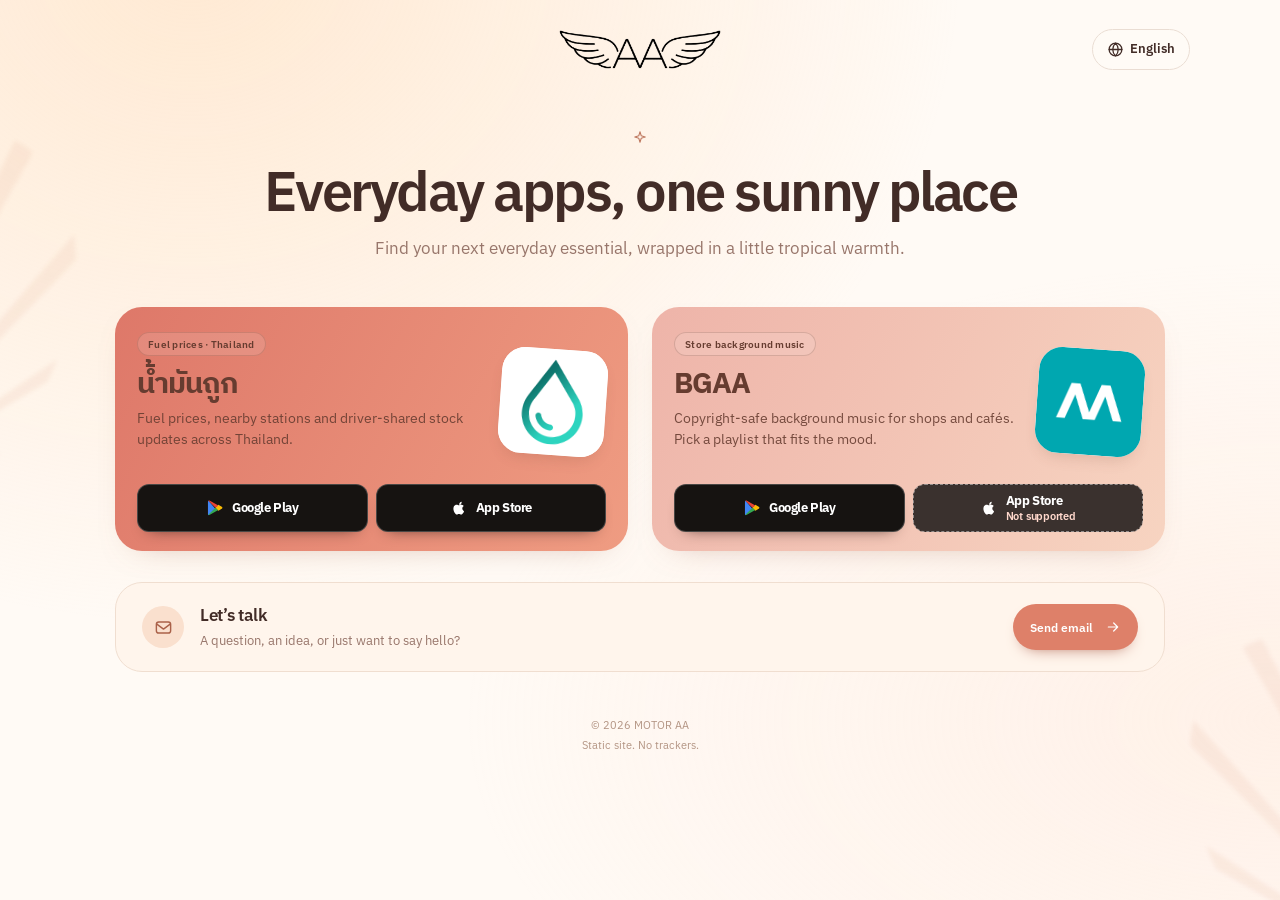
==== commit fcd235bf: "Thailand hub: show only Nammanthuk and BGAA. AA Franchise and AAAi stay in the registry and are hidd" ====
--- a/index.html
+++ b/index.html
@@ -50,21 +50,7 @@
   <span class="desc" data-i18n="d_nammanthuk">ดูราคาน้ำมัน ปั๊มใกล้คุณ และสถานะน้ำมันจากผู้ใช้ในประเทศไทย</span>
 </span><span class="app-ic"><img src="/icons/nammanthuk.png?v=2" alt="" width="96" height="96" decoding="async"></span><span class="stores"><a class="store" data-store="google-play" data-state="live" href="https://motoraathailand.github.io/nammanthuk-site/" rel="noopener" data-press data-ripple><svg class="store-mark" viewBox="0 0 24 24" aria-hidden="true"><path fill="#4285F4" d="M3.2 2.4c-.4.4-.6 1-.6 1.7v15.8c0 .7.2 1.3.6 1.7l.1.1 8.9-8.9v-.2L3.3 2.3l-.1.1z"/><path fill="#FBBC04" d="M16.4 15.5 12.6 11.7v-.2l3.8-3.8.1.1 4.5 2.6c1.2.7 1.2 1.9 0 2.6l-4.5 2.5-.1.1z"/><path fill="#34A853" d="M16.5 15.4 12.6 11.5 3.2 20.9c.5.5 1.2.6 2 .1l11.2-6.4.1-.2z"/><path fill="#EA4335" d="M16.5 8.8 5.2 2.3c-.8-.5-1.5-.4-2 .1l9.4 9.3 3.9-2.9z"/></svg><span class="store-copy"><span class="store-name">Google Play</span></span></a><a class="store" data-store="app-store" data-state="live" href="https://motoraathailand.github.io/nammanthuk-site/" rel="noopener" data-press data-ripple><svg class="store-mark" viewBox="0 0 24 24" aria-hidden="true"><path fill="currentColor" d="M16.37 12.64c-.02-2.2 1.8-3.26 1.88-3.31-1.03-1.5-2.62-1.7-3.18-1.73-1.35-.14-2.64.8-3.33.8-.69 0-1.75-.78-2.88-.76-1.48.02-2.85.86-3.61 2.19-1.54 2.67-.39 6.62 1.11 8.79.73 1.06 1.61 2.25 2.76 2.21 1.11-.04 1.53-.71 2.87-.71 1.34 0 1.72.71 2.89.69 1.19-.02 1.95-1.08 2.68-2.15.84-1.23 1.19-2.42 1.21-2.48-.03-.01-2.32-.89-2.34-3.54zM14.7 6.55c.61-.74 1.02-1.77.91-2.8-.88.04-1.94.59-2.57 1.32-.56.65-1.06 1.69-.93 2.69.98.08 1.98-.5 2.59-1.21z"/></svg><span class="store-copy"><span class="store-name">App Store</span></span></a></span></div>
 </li>
-<li class="m-stagger" style="--card-start:#df7768;--card-end:#efa285;--card-ink:#fffaf6;--i:3">
-<div class="card" data-app="aafranchise"><span class="app-copy">
-  <span class="cat" data-i18n="cat_aafranchise">แฟรนไชส์ไทย</span>
-  <span class="app-name">AA Franchise</span>
-  <span class="desc" data-i18n="d_aafranchise">ค้นหาและเปรียบเทียบแฟรนไชส์ไทย ดูเงินลงทุนและระยะคืนทุน</span>
-</span><span class="app-ic"><img src="/icons/aafranchise.png?v=2" alt="" width="96" height="96" decoding="async"></span><span class="stores"><a class="store" data-store="google-play" data-state="live" href="https://motoraathailand.github.io/aafranchise-site/" rel="noopener" data-press data-ripple><svg class="store-mark" viewBox="0 0 24 24" aria-hidden="true"><path fill="#4285F4" d="M3.2 2.4c-.4.4-.6 1-.6 1.7v15.8c0 .7.2 1.3.6 1.7l.1.1 8.9-8.9v-.2L3.3 2.3l-.1.1z"/><path fill="#FBBC04" d="M16.4 15.5 12.6 11.7v-.2l3.8-3.8.1.1 4.5 2.6c1.2.7 1.2 1.9 0 2.6l-4.5 2.5-.1.1z"/><path fill="#34A853" d="M16.5 15.4 12.6 11.5 3.2 20.9c.5.5 1.2.6 2 .1l11.2-6.4.1-.2z"/><path fill="#EA4335" d="M16.5 8.8 5.2 2.3c-.8-.5-1.5-.4-2 .1l9.4 9.3 3.9-2.9z"/></svg><span class="store-copy"><span class="store-name">Google Play</span></span></a><a class="store" data-store="app-store" data-state="live" href="https://motoraathailand.github.io/aafranchise-site/" rel="noopener" data-press data-ripple><svg class="store-mark" viewBox="0 0 24 24" aria-hidden="true"><path fill="currentColor" d="M16.37 12.64c-.02-2.2 1.8-3.26 1.88-3.31-1.03-1.5-2.62-1.7-3.18-1.73-1.35-.14-2.64.8-3.33.8-.69 0-1.75-.78-2.88-.76-1.48.02-2.85.86-3.61 2.19-1.54 2.67-.39 6.62 1.11 8.79.73 1.06 1.61 2.25 2.76 2.21 1.11-.04 1.53-.71 2.87-.71 1.34 0 1.72.71 2.89.69 1.19-.02 1.95-1.08 2.68-2.15.84-1.23 1.19-2.42 1.21-2.48-.03-.01-2.32-.89-2.34-3.54zM14.7 6.55c.61-.74 1.02-1.77.91-2.8-.88.04-1.94.59-2.57 1.32-.56.65-1.06 1.69-.93 2.69.98.08 1.98-.5 2.59-1.21z"/></svg><span class="store-copy"><span class="store-name">App Store</span></span></a></span></div>
-</li>
-<li class="m-stagger" style="--card-start:#eaa3aa;--card-end:#f4c6c1;--card-ink:#66353e;--i:4">
-<div class="card" data-app="aaai"><span class="app-copy">
-  <span class="cat" data-i18n="cat_aaai">ผู้ช่วย AI</span>
-  <span class="app-name">AAAi</span>
-  <span class="desc" data-i18n="d_aaai">สร้างผู้ช่วย AI ของคุณ คุยแบบตัวต่อตัวหรือรวมทีมในห้องกลุ่ม ข้อมูลอยู่ในเครื่องคุณ</span>
-</span><span class="app-ic"><img src="/icons/aaai.png?v=2" alt="" width="96" height="96" decoding="async"></span><span class="stores"><a class="store" data-store="google-play" data-state="live" href="https://aaai-iji8.onrender.com/about" rel="noopener" data-press data-ripple><svg class="store-mark" viewBox="0 0 24 24" aria-hidden="true"><path fill="#4285F4" d="M3.2 2.4c-.4.4-.6 1-.6 1.7v15.8c0 .7.2 1.3.6 1.7l.1.1 8.9-8.9v-.2L3.3 2.3l-.1.1z"/><path fill="#FBBC04" d="M16.4 15.5 12.6 11.7v-.2l3.8-3.8.1.1 4.5 2.6c1.2.7 1.2 1.9 0 2.6l-4.5 2.5-.1.1z"/><path fill="#34A853" d="M16.5 15.4 12.6 11.5 3.2 20.9c.5.5 1.2.6 2 .1l11.2-6.4.1-.2z"/><path fill="#EA4335" d="M16.5 8.8 5.2 2.3c-.8-.5-1.5-.4-2 .1l9.4 9.3 3.9-2.9z"/></svg><span class="store-copy"><span class="store-name">Google Play</span></span></a><a class="store" data-store="app-store" data-state="live" href="https://aaai-iji8.onrender.com/about" rel="noopener" data-press data-ripple><svg class="store-mark" viewBox="0 0 24 24" aria-hidden="true"><path fill="currentColor" d="M16.37 12.64c-.02-2.2 1.8-3.26 1.88-3.31-1.03-1.5-2.62-1.7-3.18-1.73-1.35-.14-2.64.8-3.33.8-.69 0-1.75-.78-2.88-.76-1.48.02-2.85.86-3.61 2.19-1.54 2.67-.39 6.62 1.11 8.79.73 1.06 1.61 2.25 2.76 2.21 1.11-.04 1.53-.71 2.87-.71 1.34 0 1.72.71 2.89.69 1.19-.02 1.95-1.08 2.68-2.15.84-1.23 1.19-2.42 1.21-2.48-.03-.01-2.32-.89-2.34-3.54zM14.7 6.55c.61-.74 1.02-1.77.91-2.8-.88.04-1.94.59-2.57 1.32-.56.65-1.06 1.69-.93 2.69.98.08 1.98-.5 2.59-1.21z"/></svg><span class="store-copy"><span class="store-name">App Store</span></span></a></span></div>
-</li>
-<li class="m-stagger" style="--card-start:#eeb4a9;--card-end:#f7d4c1;--card-ink:#6c3c35;--i:5">
+<li class="m-stagger" style="--card-start:#eeb4a9;--card-end:#f7d4c1;--card-ink:#6c3c35;--i:3">
 <div class="card" data-app="bgaa"><span class="app-copy">
   <span class="cat" data-i18n="cat_bgaa">เพลงประกอบร้าน</span>
   <span class="app-name">BGAA</span>
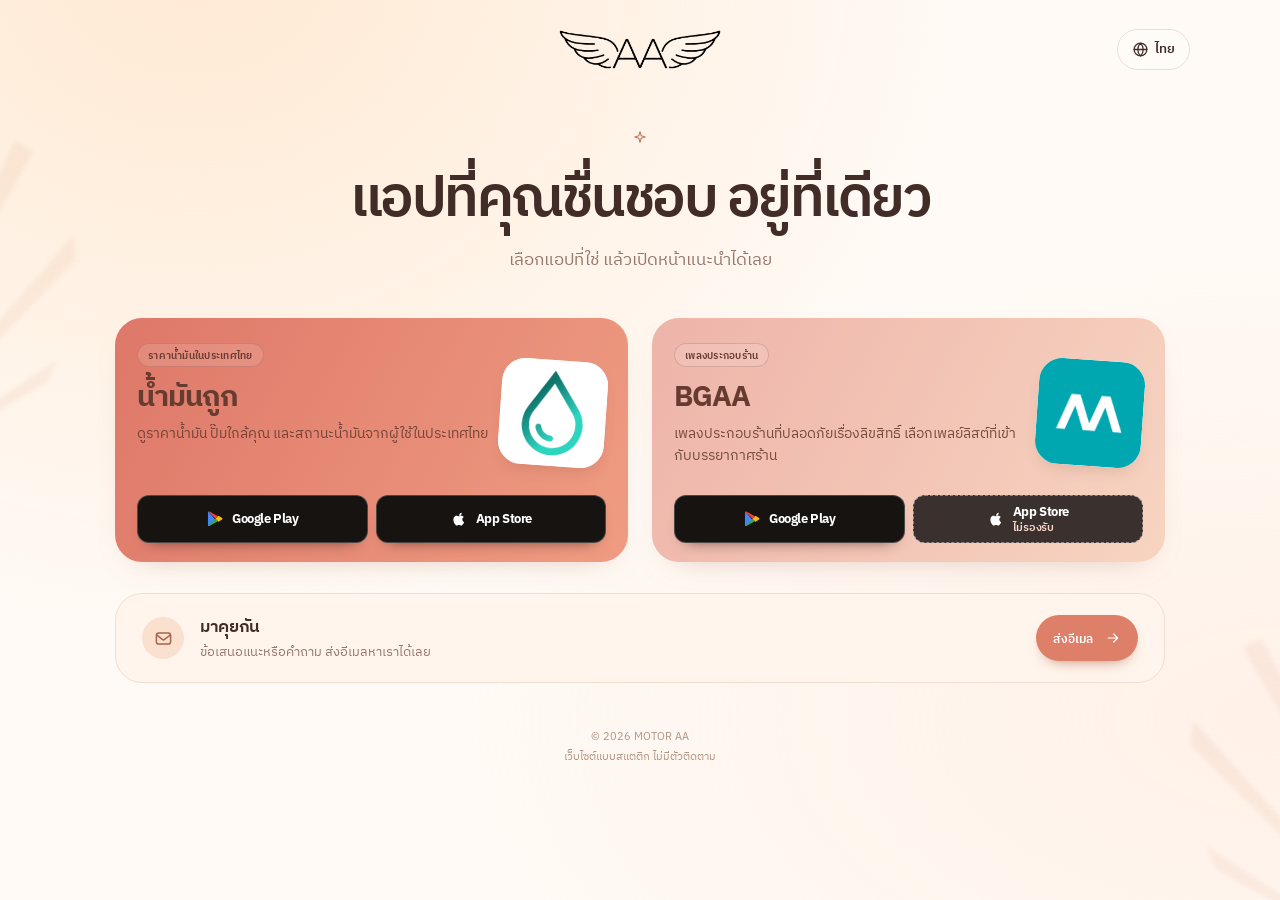
==== commit fb82064c: "Thailand hub: default to Thai, do not follow device language First visit with no ?lang= or saved cho" ====
--- a/index.html
+++ b/index.html
@@ -68,6 +68,6 @@
 <script>window.HUB_REGION="th";window.HUB_DEFAULT="th";</script>
 <script src="/motion.js"></script>
 <script>window.HUB_STRINGS={"th":{"doc_title":"MOTOR AA — แอปทั้งหมดของเรา","h1":"แอปที่คุณชื่นชอบ อยู่ที่เดียว","sub":"เลือกแอปที่ใช่ แล้วเปิดหน้าแนะนำได้เลย","apps_h":"แอปของเรา","open":"ดูรายละเอียด","dev_badge":"กำลังพัฒนา","unsupported_badge":"ไม่รองรับ","contact_h":"มาคุยกัน","contact_p":"ข้อเสนอแนะหรือคำถาม ส่งอีเมลหาเราได้เลย","email_btn":"ส่งอีเมล","lang":"ภาษา","footer":"เว็บไซต์แบบสแตติก ไม่มีตัวติดตาม","home":"MOTOR AA หน้าแรก","cat_aaai":"ผู้ช่วย AI","cat_autoreport":"อู่ซ่อมรถ","cat_nammanthuk":"ราคาน้ำมันในประเทศไทย","cat_aacalc":"เครื่องคิดเลข","cat_moffee":"POS รับออเดอร์","cat_aafranchise":"แฟรนไชส์ไทย","cat_bgaa":"เพลงประกอบร้าน","cat_scanner":"Benz · BMW · Audi","cat_fuelkr":"주유소 가격 · 한국","d_aaai":"สร้างผู้ช่วย AI ของคุณ คุยแบบตัวต่อตัวหรือรวมทีมในห้องกลุ่ม ข้อมูลอยู่ในเครื่องคุณ","d_autoreport":"ใบเสนอราคา ใบสั่งงาน และประวัติซ่อมสำหรับอู่ พิมพ์ A4 หรือ PDF","d_aacalc":"เครื่องคิดเลข แปลงหน่วยและสกุลเงิน ใช้ออฟไลน์ได้โดยไม่ต้องล็อกอิน","d_moffee":"รับออเดอร์และพิมพ์ใบเสร็จสำหรับร้านกาแฟและร้านอาหาร ใช้ออฟไลน์ได้","d_bgaa":"เพลงประกอบร้านที่ปลอดภัยเรื่องลิขสิทธิ์ เลือกเพลย์ลิสต์ที่เข้ากับบรรยากาศร้าน","d_scanner":"วิเคราะห์เชิงลึกและโค้ดดิ้งสำหรับ Mercedes-Benz, BMW และ Audi","d_nammanthuk":"ดูราคาน้ำมัน ปั๊มใกล้คุณ และสถานะน้ำมันจากผู้ใช้ในประเทศไทย","d_aafranchise":"ค้นหาและเปรียบเทียบแฟรนไชส์ไทย ดูเงินลงทุนและระยะคืนทุน","d_fuelkr":"ข้อมูลราคาน้ำมันและปั๊มใกล้เคียงสำหรับผู้ขับขี่ในเกาหลี กำลังอยู่ระหว่างการพัฒนา","cat_ezz":"เกมออฟไลน์","d_ezz":"รวมมินิเกมที่เล่นได้แม้ไม่มีอินเทอร์เน็ต เช่น 2048 ซูโดกุ และบล็อกพัซเซิล"},"en":{"doc_title":"MOTOR AA — All our apps","h1":"Everyday apps, one sunny place","sub":"Find your next everyday essential, wrapped in a little tropical warmth.","apps_h":"Our apps","open":"Explore app","dev_badge":"In development","unsupported_badge":"Not supported","contact_h":"Let’s talk","contact_p":"A question, an idea, or just want to say hello?","email_btn":"Send email","lang":"Language","footer":"Static site. No trackers.","home":"MOTOR AA home","cat_aaai":"AI assistants","cat_autoreport":"Car repair shops","cat_nammanthuk":"Fuel prices · Thailand","cat_aacalc":"Calculator","cat_moffee":"POS & orders","cat_aafranchise":"Thai franchises","cat_bgaa":"Store background music","cat_scanner":"Benz · BMW · Audi diagnostics","cat_fuelkr":"Fuel prices · Korea","d_aaai":"Create your own AI assistants, chat one-on-one or bring the team together. Your data stays on your phone.","d_autoreport":"Quotes, job sheets and service history for car repair shops. Print A4 or share a PDF.","d_aacalc":"A simple calculator with unit and currency converters. Works offline, no login needed.","d_moffee":"Counter ordering and receipt printing for cafés, restaurants and shops. Works offline.","d_bgaa":"Copyright-safe background music for shops and cafés. Pick a playlist that fits the mood.","d_scanner":"In-depth diagnostics and coding for Mercedes-Benz, BMW and Audi.","d_nammanthuk":"Fuel prices, nearby stations and driver-shared stock updates across Thailand.","d_aafranchise":"Discover and compare Thai franchises, from investment to payback period.","d_fuelkr":"Fuel prices and nearby stations for drivers in Korea. Currently in development.","cat_ezz":"Offline games","d_ezz":"A collection of mini games you can play without internet, like 2048, sudoku and block puzzle."},"ko":{"doc_title":"MOTOR AA — 모든 앱","h1":"일상의 앱을 한곳에","sub":"필요한 앱을 고르고 소개 페이지를 만나 보세요.","apps_h":"앱 둘러보기","open":"자세히 보기","dev_badge":"개발 중","unsupported_badge":"지원하지 않음","contact_h":"문의하기","contact_p":"앱에 대한 의견이나 질문을 보내 주세요.","email_btn":"메일 보내기","lang":"언어","footer":"정적 웹사이트예요. 추적 없음.","home":"MOTOR AA 홈","cat_aaai":"AI 비서","cat_autoreport":"정비소","cat_nammanthuk":"태국 주유소 가격","cat_aacalc":"계산기","cat_moffee":"POS·주문","cat_aafranchise":"태국 프랜차이즈","cat_bgaa":"매장 배경음악","cat_scanner":"벤츠·BMW·아우디 점검","cat_fuelkr":"주유소 가격 · 한국","d_aaai":"나만의 AI 비서를 만들고 1:1 또는 단체방에서 대화해요. 데이터는 내 폰에 저장돼요.","d_autoreport":"정비소를 위한 견적서·작업지시서·정비 이력. A4 인쇄와 PDF 공유를 지원해요.","d_aacalc":"단위 변환과 환율 변환을 지원하는 계산기. 오프라인에서도 로그인 없이 사용해요.","d_moffee":"카페·음식점·상점을 위한 주문·영수증 출력 앱. 오프라인에서도 사용할 수 있어요.","d_bgaa":"저작권 걱정 없는 매장 배경음악. 가게 분위기에 어울리는 플레이리스트를 골라 보세요.","d_scanner":"벤츠·BMW·아우디를 위한 정밀진단 및 코딩 앱.","d_nammanthuk":"태국의 유가, 가까운 주유소와 운전자가 공유하는 재고 정보를 확인해요.","d_aafranchise":"태국 프랜차이즈의 투자 비용과 투자 회수 기간을 비교해 보세요.","d_fuelkr":"한국 운전자를 위한 유가와 가까운 주유소 정보. 현재 개발 중이에요.","cat_ezz":"오프라인 게임","d_ezz":"2048, 스도쿠, 블록 퍼즐 등 인터넷 없이도 즐기는 미니게임 모음."},"zh":{"doc_title":"MOTOR AA — 我们的全部应用","h1":"日常应用， 一站直达","sub":"选择所需应用，打开它的介绍页面。","apps_h":"我们的应用","open":"查看详情","dev_badge":"开发中","unsupported_badge":"不支持","contact_h":"联系我们","contact_p":"有任何意见或问题，欢迎发邮件给我们。","email_btn":"发送邮件","lang":"语言","footer":"纯静态网站，无追踪。","home":"MOTOR AA 首页","cat_aaai":"AI 助手","cat_autoreport":"汽修店","cat_nammanthuk":"泰国油价","cat_aacalc":"计算器","cat_moffee":"POS 点单","cat_aafranchise":"泰国加盟","cat_bgaa":"店铺背景音乐","cat_scanner":"奔驰·宝马·奥迪诊断","cat_fuelkr":"韩国油价 · 韩国","d_aaai":"创建你的专属 AI 助手，单独聊天或团队协作。数据保存在你的手机上。","d_autoreport":"汽修店报价单、工单与维修记录，支持 A4 打印和 PDF 分享。","d_aacalc":"简洁的计算器，带单位与汇率换算。可离线使用，无需登录。","d_moffee":"适用于咖啡馆、餐厅和商店的点单与小票打印。支持离线使用。","d_bgaa":"适用于商店和咖啡馆的版权安全背景音乐。","d_scanner":"专为奔驰、宝马和奥迪打造的深度诊断与编码应用。","d_nammanthuk":"查看泰国油价、附近加油站以及车主分享的油品库存。","d_aafranchise":"发现泰国加盟品牌，比较投资额与回本周期。","d_fuelkr":"为韩国司机提供油价和附近加油站信息，目前正在开发中。","cat_ezz":"离线游戏","d_ezz":"无需联网即可畸玩的小游戏合集，包括 2048、数独和方块拼图。"},"hi":{"doc_title":"MOTOR AA — हमारे सभी ऐप","h1":"आपके रोज़मर्रा के ऐप, एक ही जगह","sub":"अपना अगला ज़रूरी ऐप चुनें और उसका परिचय पेज खोलें।","apps_h":"हमारे ऐप","open":"ऐप देखें","dev_badge":"विकासाधीन","unsupported_badge":"समर्थित नहीं","contact_h":"बात करें","contact_p":"कोई सवाल या सुझाव? हमें ईमेल करें।","email_btn":"ईमेल भेजें","lang":"भाषा","footer":"स्थिर साइट। कोई ट्रैकर नहीं।","home":"MOTOR AA होम","cat_aaai":"AI सहायक","cat_autoreport":"कार रिपेयर शॉप","cat_nammanthuk":"थाईलैंड में ईंधन के दाम","cat_aacalc":"कैलकुलेटर","cat_moffee":"POS ऑर्डर","cat_aafranchise":"थाई फ्रेंचाइज़","cat_bgaa":"स्टोर बैकग्राउंड संगीत","cat_scanner":"Benz · BMW · Audi जांच","cat_fuelkr":"कोरिया में ईंधन के दाम","d_aaai":"अपने AI सहायक बनाएँ और अकेले या टीम में बात करें। डेटा आपके फ़ोन में रहता है।","d_autoreport":"कार रिपेयर शॉप के लिए कोटेशन, जॉब शीट और सर्विस हिस्ट्री।","d_aacalc":"यूनिट और करेंसी कन्वर्टर वाला सरल कैलकुलेटर। ऑफ़लाइन काम करता है।","d_moffee":"कैफ़े और दुकानों के लिए ऑर्डर और रसीद प्रिंटिंग। ऑफ़लाइन चलता है।","d_bgaa":"दुकानों और कैफ़े के लिए कॉपीराइट-सुरक्षित बैकग्राउंड संगीत।","d_scanner":"Mercedes-Benz, BMW और Audi के लिए गहन डायग्नोस्टिक्स और कोडिंग।","d_nammanthuk":"थाईलैंड में ईंधन की कीमतें, पास के पंप और स्टॉक अपडेट।","d_aafranchise":"थाई फ्रेंचाइज़ खोजें और निवेश की तुलना करें।","d_fuelkr":"कोरिया के ड्राइवरों के लिए ईंधन की कीमतें और पास के पेट्रोल पंप। विकास में।","cat_ezz":"ऑफ़लाइन गेम","d_ezz":"2048, सुडोकू और ब्लॉक पज़ल जैसे बिना इंटरनेट खेले जाने वाले मिनी गेम्स।"}};window.HUB_LANGS=["th", "en", "ko", "zh", "hi"];</script>
-<script src="/assets/hub.js?v=9"></script>
+<script src="/assets/hub.js?v=10"></script>
 </body>
 </html>
